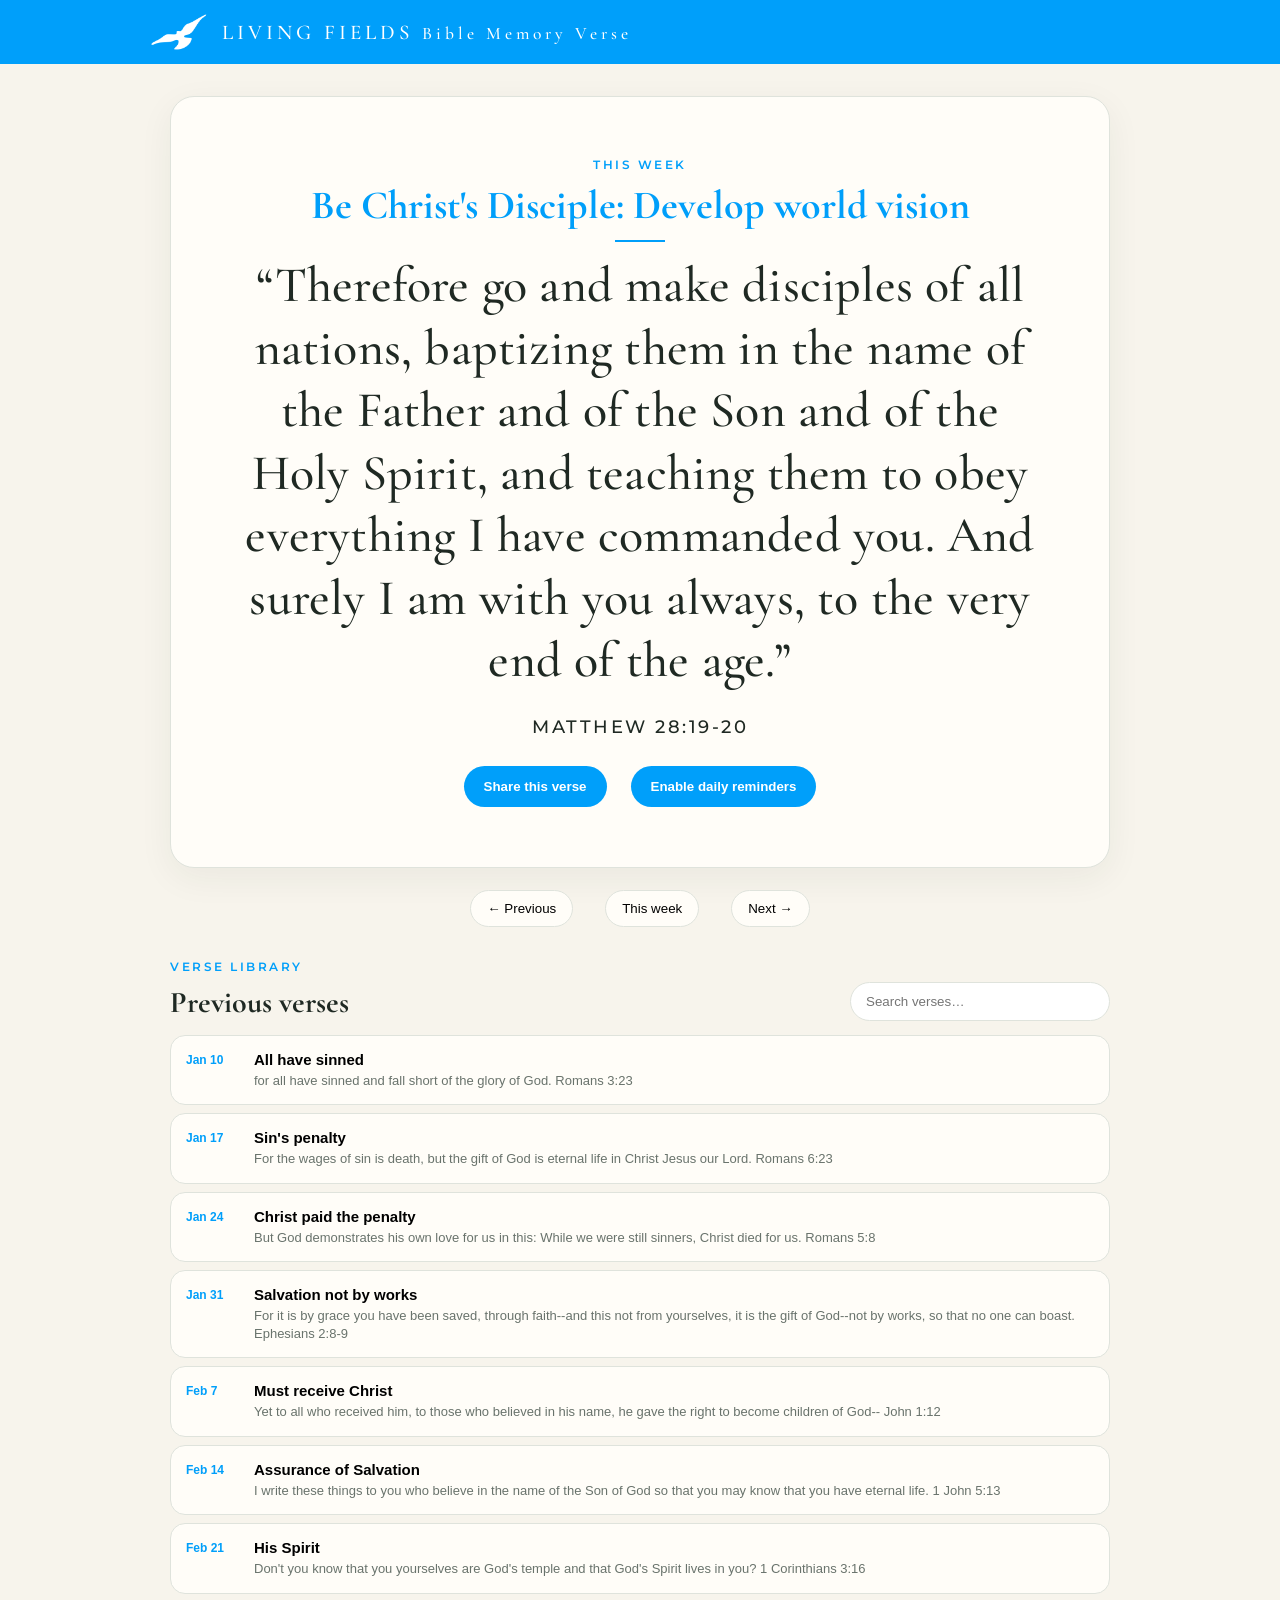
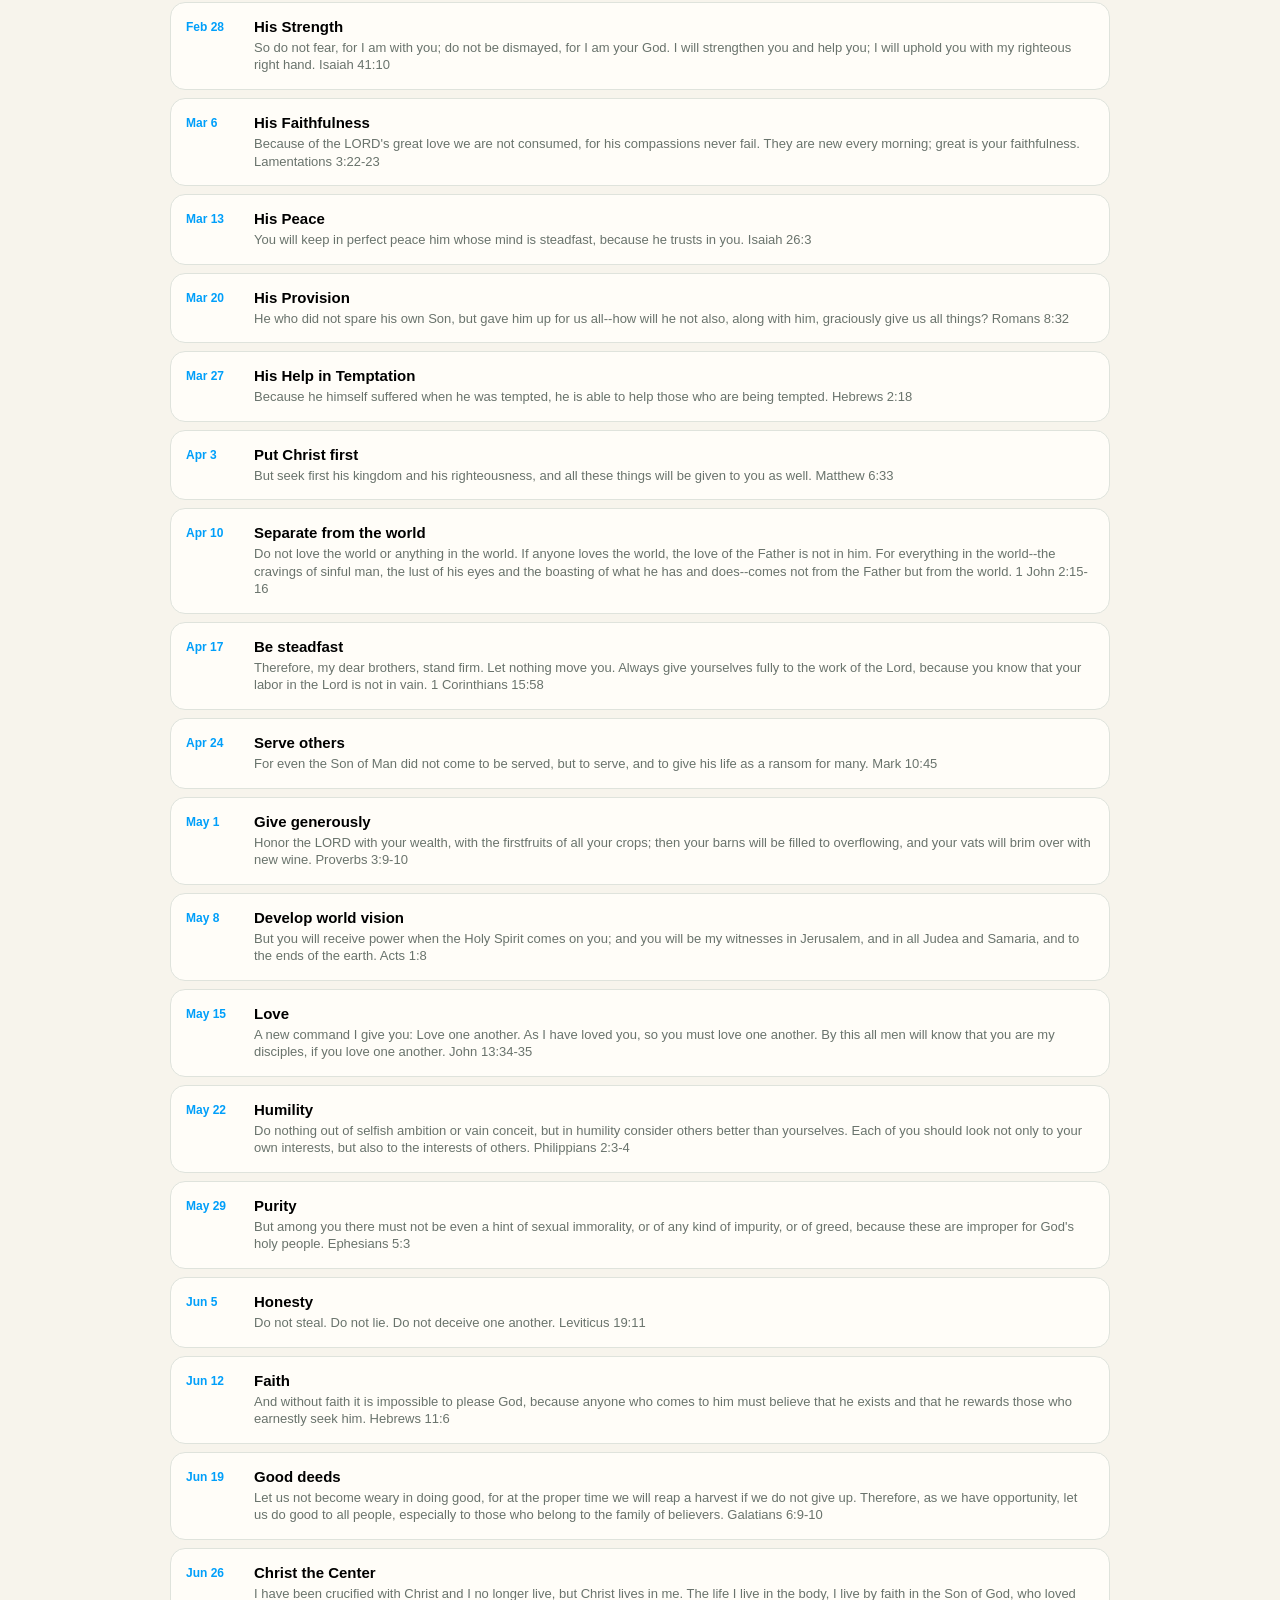
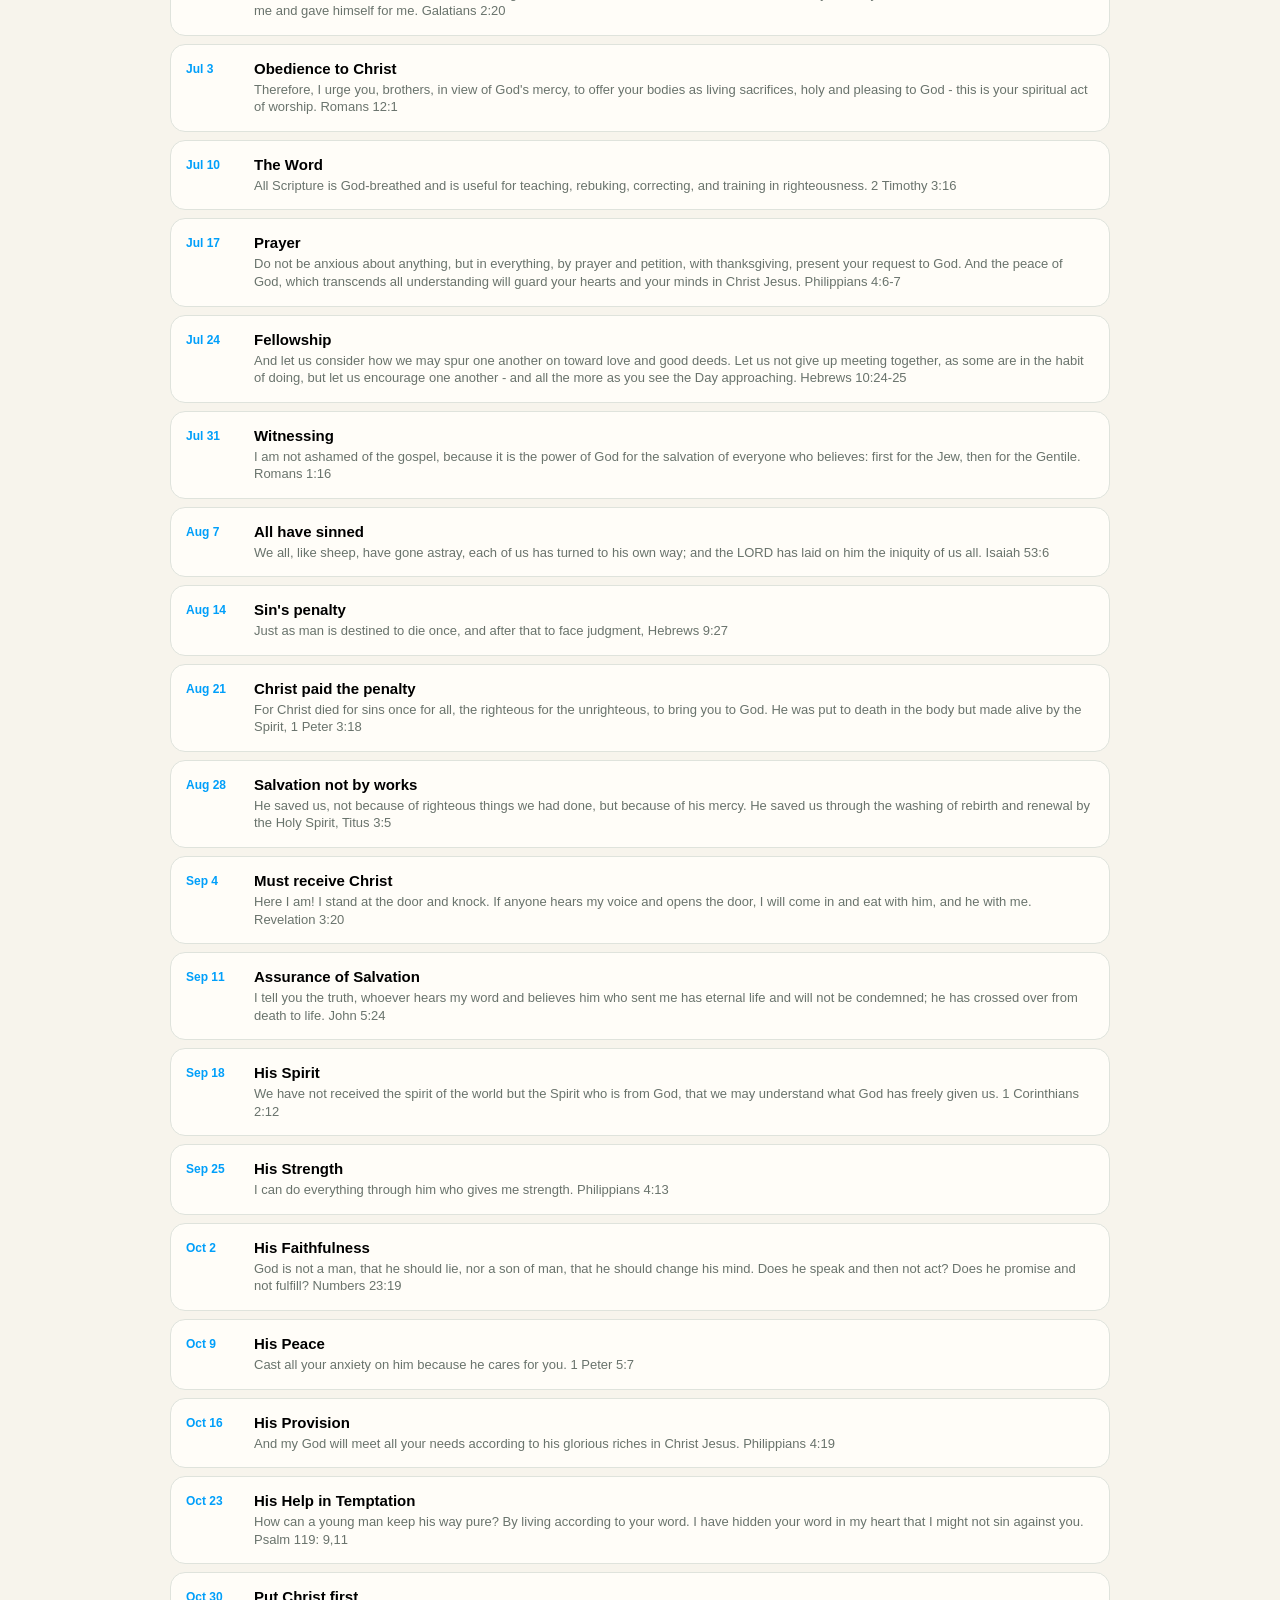
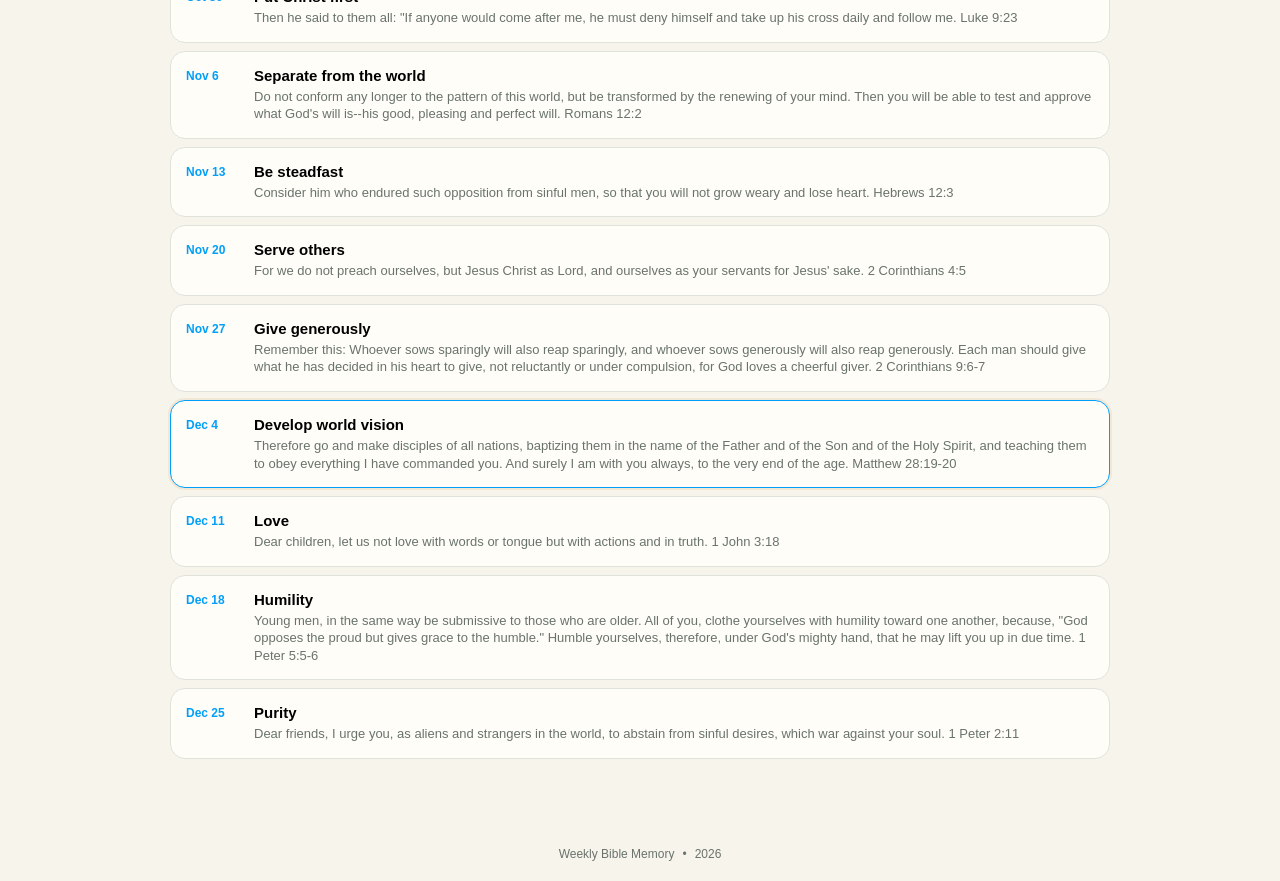
==== index.html @ 94884d92 "Change span class to 'brand-title' for consistency" ====
<!doctype html>
<html lang="en">
<head>
  <meta charset="utf-8">
  <meta name="viewport" content="width=device-width, initial-scale=1, viewport-fit=cover">
  <meta name="theme-color" content="#244a36">
  <meta name="description" content="Living Fields Church weekly Bible memory verses.">
  <link rel="manifest" href="manifest.webmanifest">
  <link rel="stylesheet" href="styles.css?v=2">
  <title>Living Fields Church — Bible Memory</title>
<link href="https://fonts.googleapis.com/css2?family=Cormorant+Garamond:wght@400;500;600&family=Montserrat:wght@400;500;600&display=swap" rel="stylesheet">
</head>
<body>
  <header class="topbar">
<div class="brand">
  <img src="living-fields-logo.png" alt="Living Fields Church" class="logo">
  <div class="church-name">
    <span class="brand-title">LIVING FIELDS</span>
    <small>Bible Memory Verse</small>
  </div>
</div>
    <button id="installBtn" class="install hidden">Install</button>
  </header>
  <main>
    <section class="hero">
      <p class="eyebrow" id="weekLabel">LIVING FIELDS CHURCH · THIS WEEK</p>
      <h1 id="title">Bible Memory Verse</h1>
      <p class="topic" id="topic"></p>
      <blockquote id="verse"></blockquote>
      <p class="reference" id="reference"></p>
     <div class="verse-actions">
  <button id="shareBtn" class="primary">Share this verse</button>
  <button id="reminderBtn" class="primary">Enable daily reminders</button>
</div>
      
    </section>

    <section class="quick">
      <button id="prevBtn">← Previous</button>
      <button id="todayBtn">This week</button>
      <button id="nextBtn">Next →</button>
    </section>

    <section class="history">
      <div class="section-head">
        <div>
          <p class="eyebrow">VERSE LIBRARY</p>
          <h2>Previous verses</h2>
        </div>
        <input id="search" type="search" placeholder="Search verses…" aria-label="Search verses">
      </div>
      <div id="list"></div>
    </section>
  </main>

  <footer>
    <span>Weekly Bible Memory</span>
    <span>•</span>
    <span id="year"></span>
  </footer>

<script src="verses.js"></script>
<script>
const $ = id => document.getElementById(id);
let currentIndex = 0;
let deferredPrompt = null;

function dayOfYear(month, day, year) {
  return Math.floor((new Date(year, month - 1, day) - new Date(year, 0, 0)) / 86400000);
}

function currentIndexForToday() {
  const now = new Date();
  const target = dayOfYear(now.getMonth()+1, now.getDate(), now.getFullYear());
  let best = 0, bestDiff = Infinity;
  VERSES.forEach((v, i) => {
    const d = dayOfYear(v.month, v.day, now.getFullYear());
    let diff = target - d;
    if (diff < 0) diff += 365 + (new Date(now.getFullYear(), 1, 29).getMonth() === 1 ? 1 : 0);
    if (diff < bestDiff) { bestDiff = diff; best = i; }
  });
  return best;
}

function display(i) {
  currentIndex = (i + VERSES.length) % VERSES.length;
  const v = VERSES[currentIndex];
  const now = new Date();
  const date = new Date(now.getFullYear(), v.month - 1, v.day);
  $("weekLabel").textContent = currentIndex === currentIndexForToday() ? "THIS WEEK" : "MEMORY VERSE";
  $("title").textContent = v.title.replace(/^I\.\s+|^II\.\s+|^III\.\s+|^IV\.\s+|^V\.\s+/, "");
  const pieces = v.title.split(":");
  $("topic").textContent = v.title.replace(/^[IVX]+\.\s*/, "").trim();  
  $("verse").textContent = v.verse.replace(/\s+(?:[1-3]\s)?[A-Za-z]+(?:\s+[A-Za-z]+)*\s+\d+(?::\s?\d+(?:-\d+)?)?$/, "");
  $("reference").textContent = referenceFromVerse(v.verse);
  $("shareBtn").onclick = () => shareVerse(v);
  renderList();
  window.scrollTo({top:0, behavior:"smooth"});
}

function referenceFromVerse(verse) {
  const refs = {
    "Matthew 4:19":"Matthew 4:19","Romans 3:23":"Romans 3:23","Romans 6:23":"Romans 6:23",
    "Romans 5:8":"Romans 5:8","Ephesians 2:8-9":"Ephesians 2:8-9","John 1:12":"John 1:12",
    "1 John 5:13":"1 John 5:13","1 Corinthians 3:16":"1 Corinthians 3:16","Isaiah 41:10":"Isaiah 41:10",
    "Lamentations 3:22-23":"Lamentations 3:22-23","Isaiah 26:3":"Isaiah 26:3","Romans 8:32":"Romans 8:32",
    "Hebrews 2:18":"Hebrews 2:18","Matthew 6:33":"Matthew 6:33","1 John 2:15-16":"1 John 2:15-16",
    "1 Corinthians 15:58":"1 Corinthians 15:58","Mark 10:45":"Mark 10:45","Proverbs 3:9-10":"Proverbs 3:9-10",
    "Acts 1:8":"Acts 1:8","John 13:34-35":"John 13:34-35","Philippians 2:3-4":"Philippians 2:3-4",
    "Ephesians 5:3":"Ephesians 5:3","Leviticus 19:11":"Leviticus 19:11","Hebrews 11:6":"Hebrews 11:6",
    "Galatians 6:9-10":"Galatians 6:9-10","Galatians 2:20":"Galatians 2:20","Romans 12:1":"Romans 12:1",
    "2 Timothy 3:16":"2 Timothy 3:16","Philippians 4:6-7":"Philippians 4:6-7","Hebrews 10:24-25":"Hebrews 10:24-25",
    "Romans 1:16":"Romans 1:16","Isaiah 53:6":"Isaiah 53:6","Hebrews 9:27":"Hebrews 9:27",
    "1 Peter 3:18":"1 Peter 3:18","Titus 3:5":"Titus 3:5","Revelation 3:20":"Revelation 3:20",
    "John 5:24":"John 5:24","1 Corinthians 2:12":"1 Corinthians 2:12","Philippians 4:13":"Philippians 4:13",
    "Numbers 23:19":"Numbers 23:19","1 Peter 5:7":"1 Peter 5:7","Philippians 4:19":"Philippians 4:19",
    "Psalm 119: 9,11":"Psalm 119:9, 11","Luke 9:23":"Luke 9:23","Romans 12:2":"Romans 12:2",
    "Hebrews 12:3":"Hebrews 12:3","2 Corinthians 4:5":"2 Corinthians 4:5","2 Corinthians 9:6-7":"2 Corinthians 9:6-7",
    "Matthew 28:19-20":"Matthew 28:19-20","1 John 3:18":"1 John 3:18","1 Peter 5:5-6":"1 Peter 5:5-6",
    "1 Peter 2:11":"1 Peter 2:11"
  };
  const found = Object.keys(refs).find(r => verse.includes(r));
  return found ? refs[found] : "";
}

function renderList() {
  const q = $("search").value.toLowerCase().trim();
  $("list").innerHTML = VERSES.map((v,i) => ({v,i}))
    .filter(x => !q || JSON.stringify(x.v).toLowerCase().includes(q))
    .map(({v,i}) => {
      const active = i === currentIndex ? " active" : "";
      const date = new Date(2026, v.month-1, v.day).toLocaleDateString(undefined,{month:"short",day:"numeric"});
      return `<button class="verse-row${active}" onclick="display(${i})">
        <span class="date">${date}</span>
        <span class="row-main"><strong>${escapeHtml(v.title.split(":").pop().trim())}</strong><small>${escapeHtml(v.verse)}</small></span>
      </button>`;
    }).join("");
}

function escapeHtml(s) {
  return s.replace(/[&<>"']/g, c => ({'&':'&amp;','<':'&lt;','>':'&gt;','"':'&quot;',"'":'&#039;'}[c]));
}

async function shareVerse(v) {
  const text = `${v.verse}\n${referenceFromVerse(v.verse)}`;
  if (navigator.share) {
    await navigator.share({title:"Bible Memory Verse", text});
  } else {
    await navigator.clipboard.writeText(text);
    const old = $("shareBtn").textContent;
    $("shareBtn").textContent = "Copied!";
    setTimeout(() => $("shareBtn").textContent = old, 1400);
  }
}

$("prevBtn").onclick = () => display(currentIndex - 1);
$("nextBtn").onclick = () => display(currentIndex + 1);

  $("reminderBtn").onclick = async () => {
  try {
    if (!("serviceWorker" in navigator) || !("PushManager" in window)) {
      alert("Push notifications are not supported in this browser.");
      return;
    }

    const permission = await Notification.requestPermission();

    if (permission !== "granted") {
      alert("Notifications were not enabled.");
      return;
    }

    const registration = await navigator.serviceWorker.ready;

    const keyResponse = await fetch(
  "https://living-fields-reminders-app.livingfields.workers.dev/vapid-public-key"
);

    const { publicKey } = await keyResponse.json();

    const applicationServerKey = urlBase64ToUint8Array(publicKey);

    let subscription =
      await registration.pushManager.getSubscription();

    if (!subscription) {
      subscription = await registration.pushManager.subscribe({
        userVisibleOnly: true,
        applicationServerKey
      });
    }

    const saveResponse = await fetch(
      "https://living-fields-reminders-app.livingfields.workers.dev/subscribe",
      {
        method: "POST",
        headers: {
          "Content-Type": "application/json"
        },
        body: JSON.stringify(subscription)
      }
    );

    const result = await saveResponse.json();

    if (!result.ok) {
      throw new Error(result.error || "Could not save subscription.");
    }

    $("reminderBtn").textContent = "Daily reminders enabled ✓";
    $("reminderBtn").disabled = true;

  } catch (error) {
    console.error(error);
alert("Reminder error: " + error.message);
  }
};

function urlBase64ToUint8Array(base64String) {
  const padding = "=".repeat(
    (4 - (base64String.length % 4)) % 4
  );

  const base64 = (base64String + padding)
    .replace(/-/g, "+")
    .replace(/_/g, "/");

  const rawData = atob(base64);

  return Uint8Array.from(
    [...rawData].map(character => character.charCodeAt(0))
  );
}
  
$("todayBtn").onclick = () => display(currentIndexForToday());
$("search").oninput = renderList;
$("year").textContent = new Date().getFullYear();

window.addEventListener("beforeinstallprompt", e => {
  e.preventDefault(); deferredPrompt = e; $("installBtn").classList.remove("hidden");
});
$("installBtn").onclick = async () => {
  if (!deferredPrompt) return;
  deferredPrompt.prompt();
  deferredPrompt = null;
  $("installBtn").classList.add("hidden");
};

display(currentIndexForToday());

if ("serviceWorker" in navigator) {
  navigator.serviceWorker.register("sw.js");
}
</script>
</body>
</html>
---- styles.css ----
:root{
  --green:#009FFA; --cream:#f7f4ec; --paper:#fffdf8; --ink:#1f2923;
  --muted:#69736c; --line:#dfe3dc; --gold:#009FFA;
}
*{box-sizing:border-box}
body{margin:0;background:var(--cream);color:var(--ink);font-family:ui-sans-serif,-apple-system,BlinkMacSystemFont,"Segoe UI",sans-serif}
.topbar{height:64px;background:var(--green);color:white;display:flex;align-items:center;justify-content:space-between;padding:0 max(20px,calc((100vw - 980px)/2))}
.brand{display:flex;align-items:center;height:64px;gap:14px}.logo{height:58px;width:auto;display:block}
.church-name{
  font-family:'Cormorant Garamond',serif;
  font-size:21px;
  font-weight:500;
  letter-spacing:4px;
  color:#fff;
  white-space:nowrap;
}
.install{border:1px solid rgba(255,255,255,.5);background:transparent;color:white;border-radius:999px;padding:8px 14px}
.hidden{display:none}
main{max-width:980px;margin:auto;padding:32px 20px 60px}
.hero{background:var(--paper);border:1px solid var(--line);border-radius:24px;padding:clamp(28px,6vw,60px);text-align:center;box-shadow:0 10px 35px rgba(30,45,35,.06)}
.eyebrow{
  font-family:'Montserrat',sans-serif;
  font-size:12px;
  font-weight:600;
  letter-spacing:2.5px;
  text-transform:uppercase;
  color:var(--green);
  margin:0 0 10px;
}
h1{font-family:Georgia,serif;font-size:clamp(30px,5vw,54px);margin:0 0 8px;color:var(--green)}
.topic{
  font-family:'Cormorant Garamond',serif;
  font-size:40px;
  font-weight:700;
  letter-spacing:0px;
  line-height:1.15;
  color:var(--green);
  margin:0;
}

.topic::after{
  content:"";
  display:block;
  width:50px;
  height:2px;
  background:var(--green);
  margin:12px auto 12px;
}
.reference{
  font-family:'Montserrat',sans-serif;
  font-size:18px !important;
  font-weight:700;
  letter-spacing:3px;
  color:#1f2923;
  margin:0 0 28px;
}
#title{display:none}
blockquote{
  font-family:'Cormorant Garamond',serif;
  font-size:clamp(32px,4.5vw,50px);
  font-weight:500;
  line-height:1.25;
  letter-spacing:.2px;
  margin:0 auto 24px;
  max-width:820px;
}
blockquote::before{
  content:"“";
}

blockquote::after{
  content:"”";
}
.reference{
  font-family:'Montserrat',sans-serif;
  font-size:12px;
  font-weight:500;
  letter-spacing:2.5px;
  text-transform:uppercase;
  color:#1f2923;
  margin-bottom:28px;
}
.primary{background:var(--green);color:white;border:0;border-radius:999px;padding:13px 20px;font-weight:800;cursor:pointer}

.verse-actions{
  display:flex;
  justify-content:center;
  gap:24px;
  margin-top:8px;
}

.quick{display:flex;gap:32px;justify-content:center;padding:22px 0}
.quick{display:flex;gap:32px;justify-content:center;padding:22px 0}
.quick button{background:var(--paper);border:1px solid var(--line);border-radius:999px;padding:10px 16px;cursor:pointer}
.history{margin-top:10px}
.section-head{display:flex;gap:20px;align-items:end;justify-content:space-between;margin-bottom:14px}
h2{font-family:'Cormorant Garamond',serif;font-size:30px;margin:0}
input{width:min(260px,45vw);border:1px solid var(--line);border-radius:999px;padding:11px 15px;background:white}
.verse-row{width:100%;display:flex;gap:16px;text-align:left;background:var(--paper);border:1px solid var(--line);border-radius:15px;padding:15px;margin:8px 0;cursor:pointer}
.verse-row.active{border-color:var(--gold);box-shadow:0 0 0 2px rgba(185,139,69,.12)}
.date{font-size:12px;font-weight:800;color:var(--gold);min-width:52px;padding-top:2px}
.row-main{display:grid;gap:4px}
.row-main strong{font-size:15px}
.row-main small{color:var(--muted);font-size:13px;line-height:1.35}
footer{max-width:980px;margin:auto;padding:20px;color:var(--muted);display:flex;gap:8px;justify-content:center;font-size:12px}
@media(max-width:600px){
  main{padding:16px 14px 40px}.section-head{align-items:stretch;flex-direction:column}
  input{width:100%}.quick{gap:20px}.quick button{flex:1;padding:10px 8px}.hero{border-radius:18px}

  .verse-actions{
    flex-direction:column;
    align-items:center;
    gap:16px;
  }
}
}
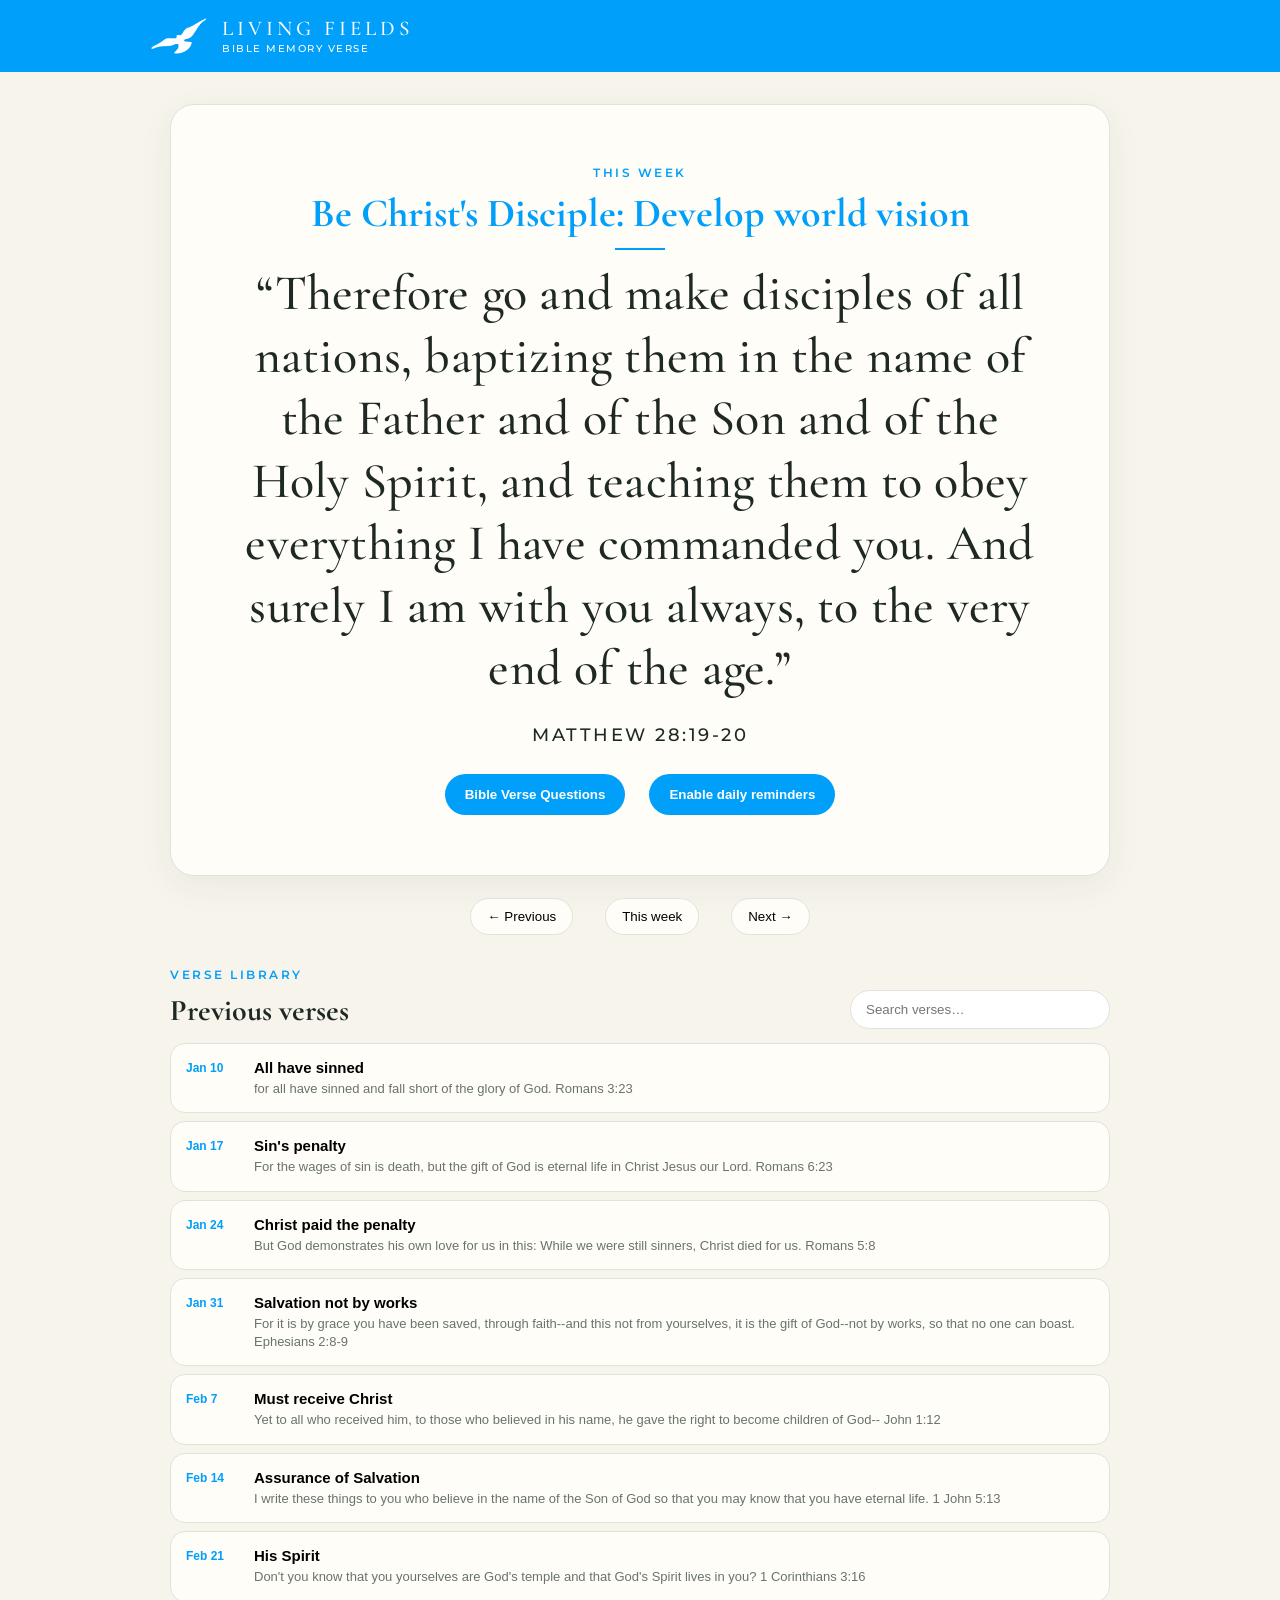
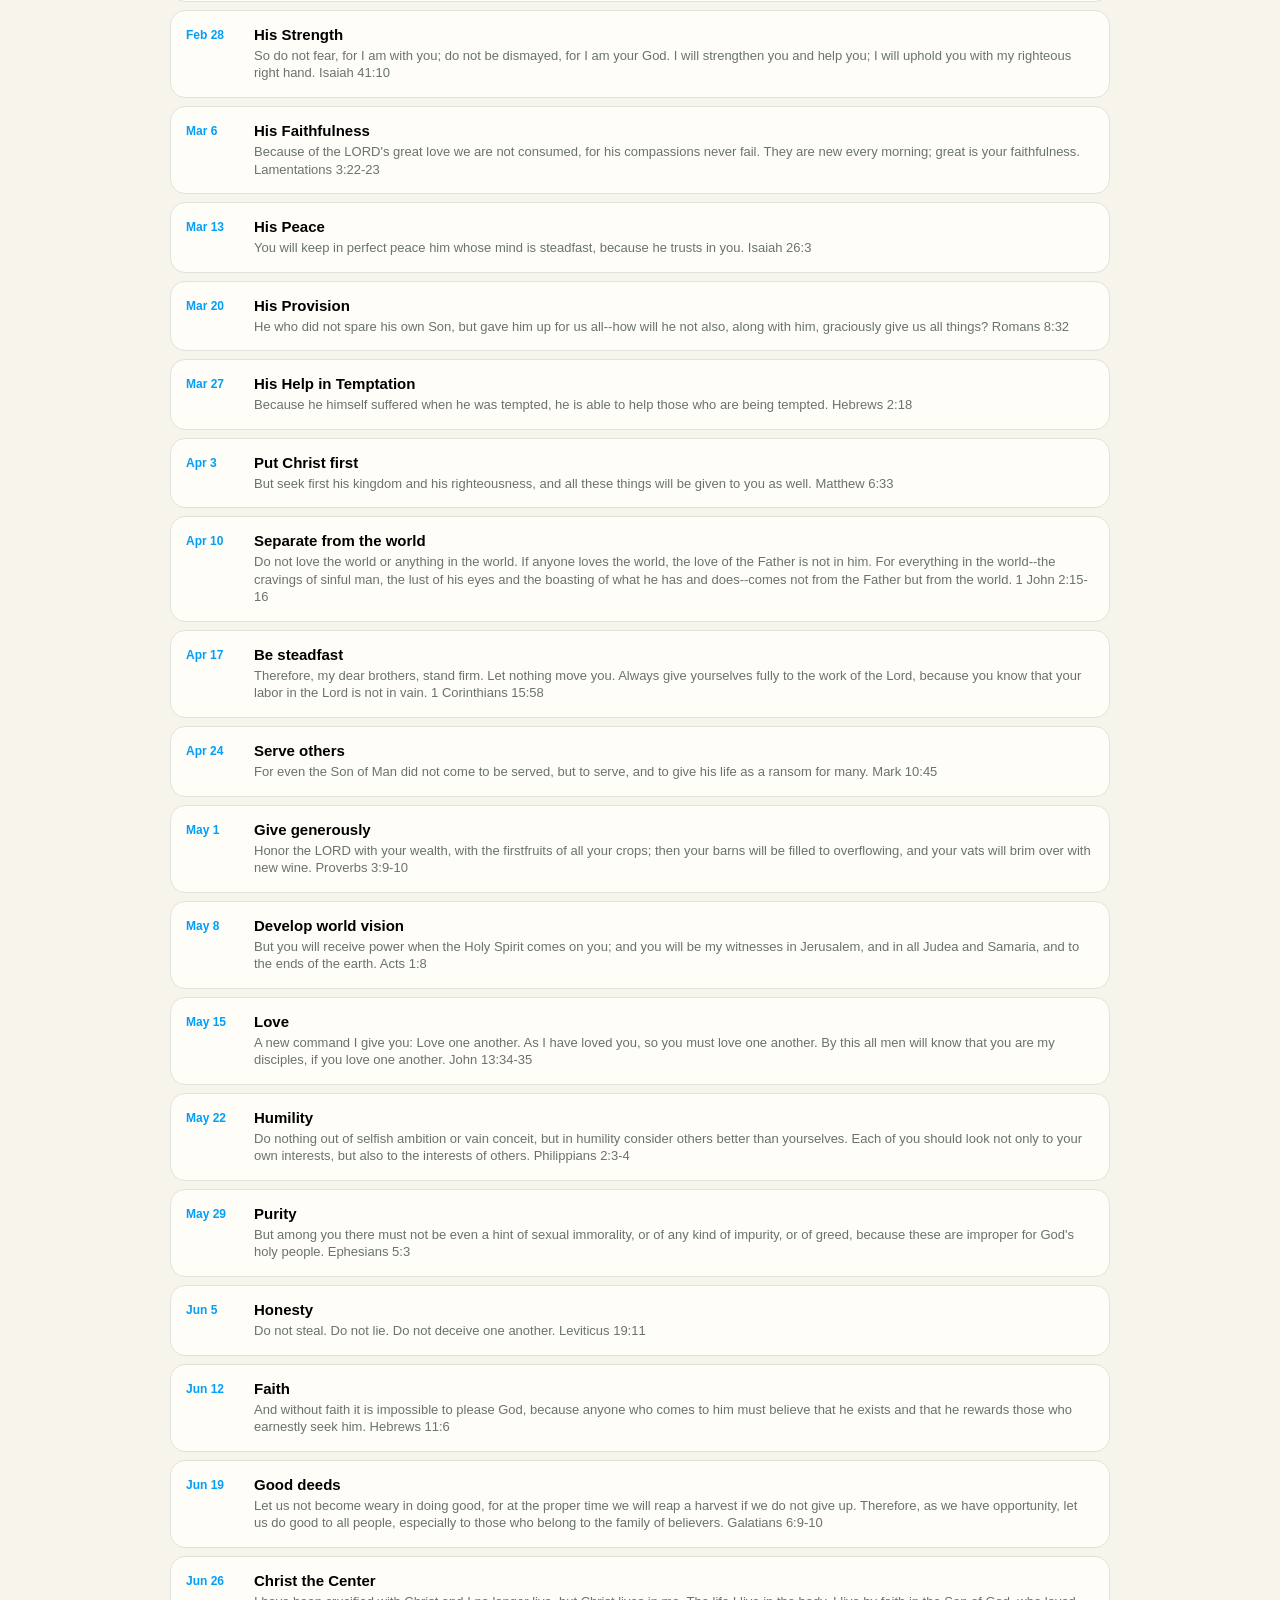
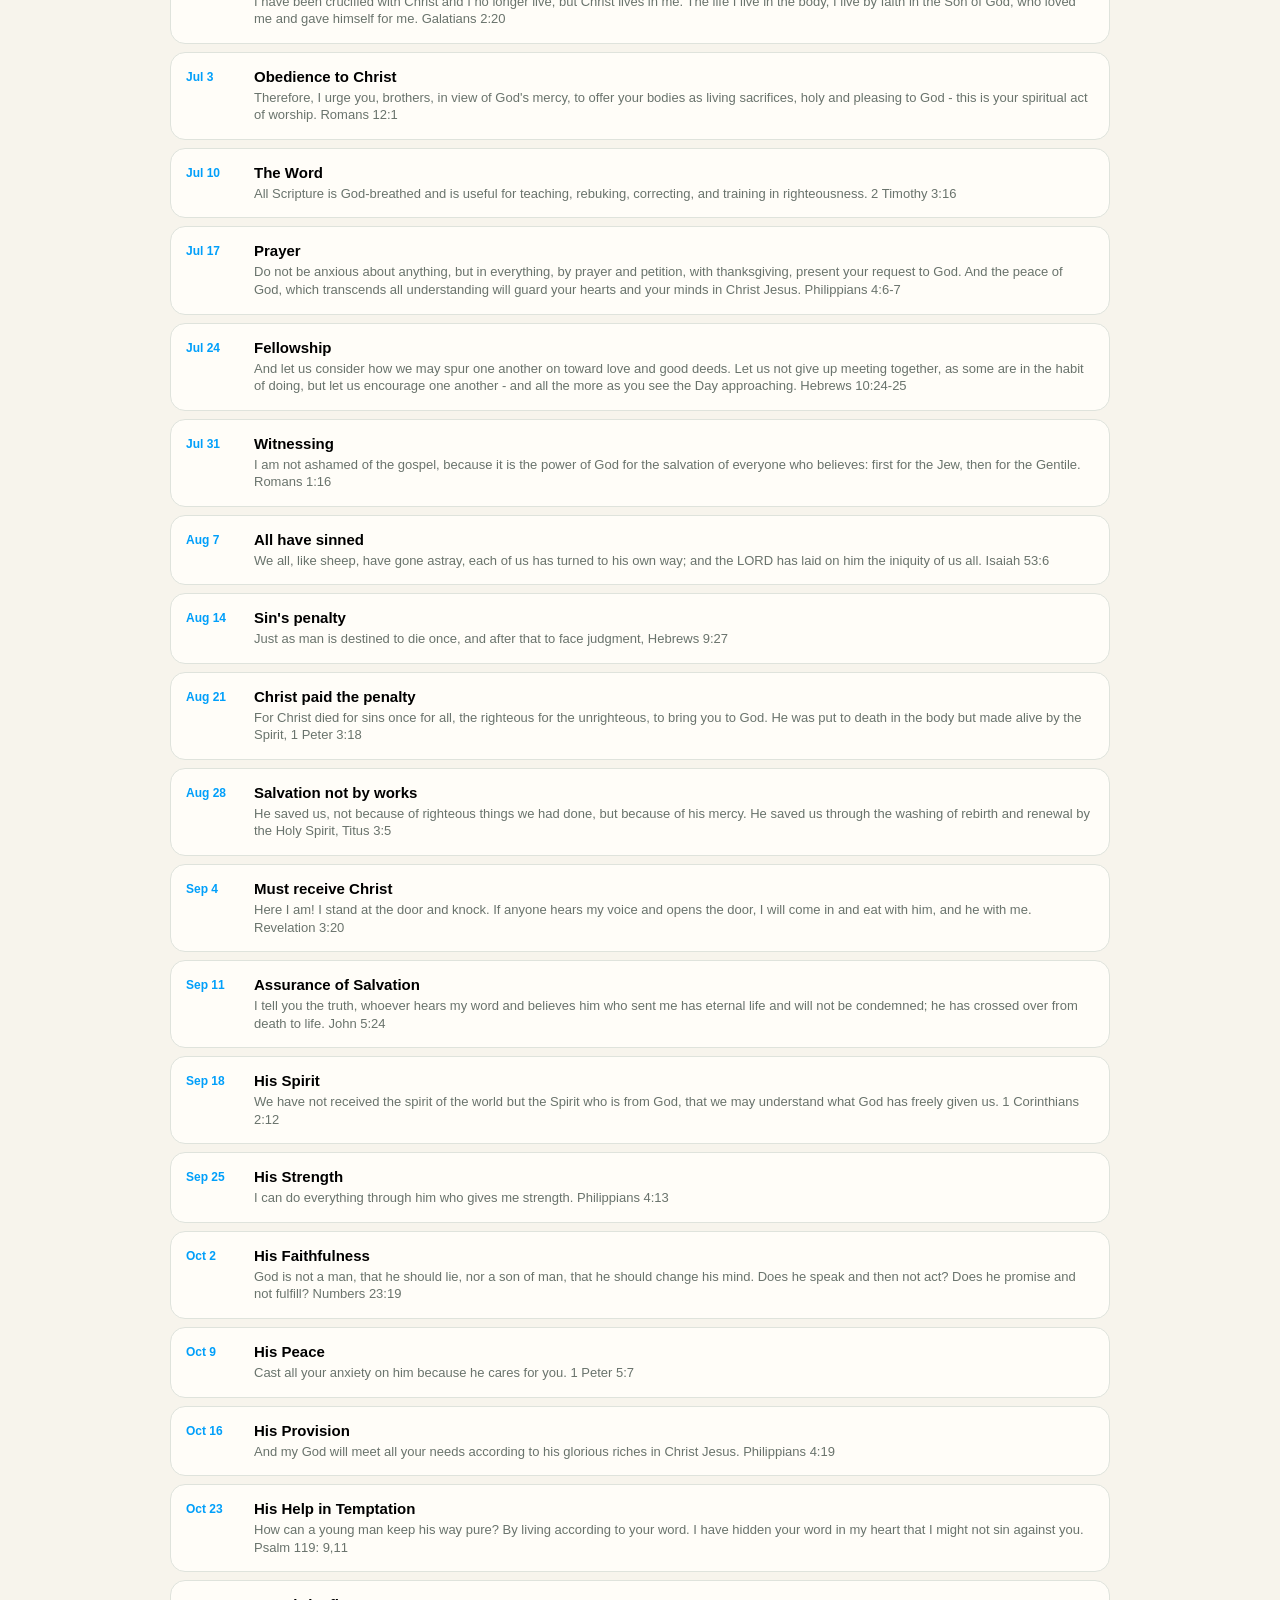
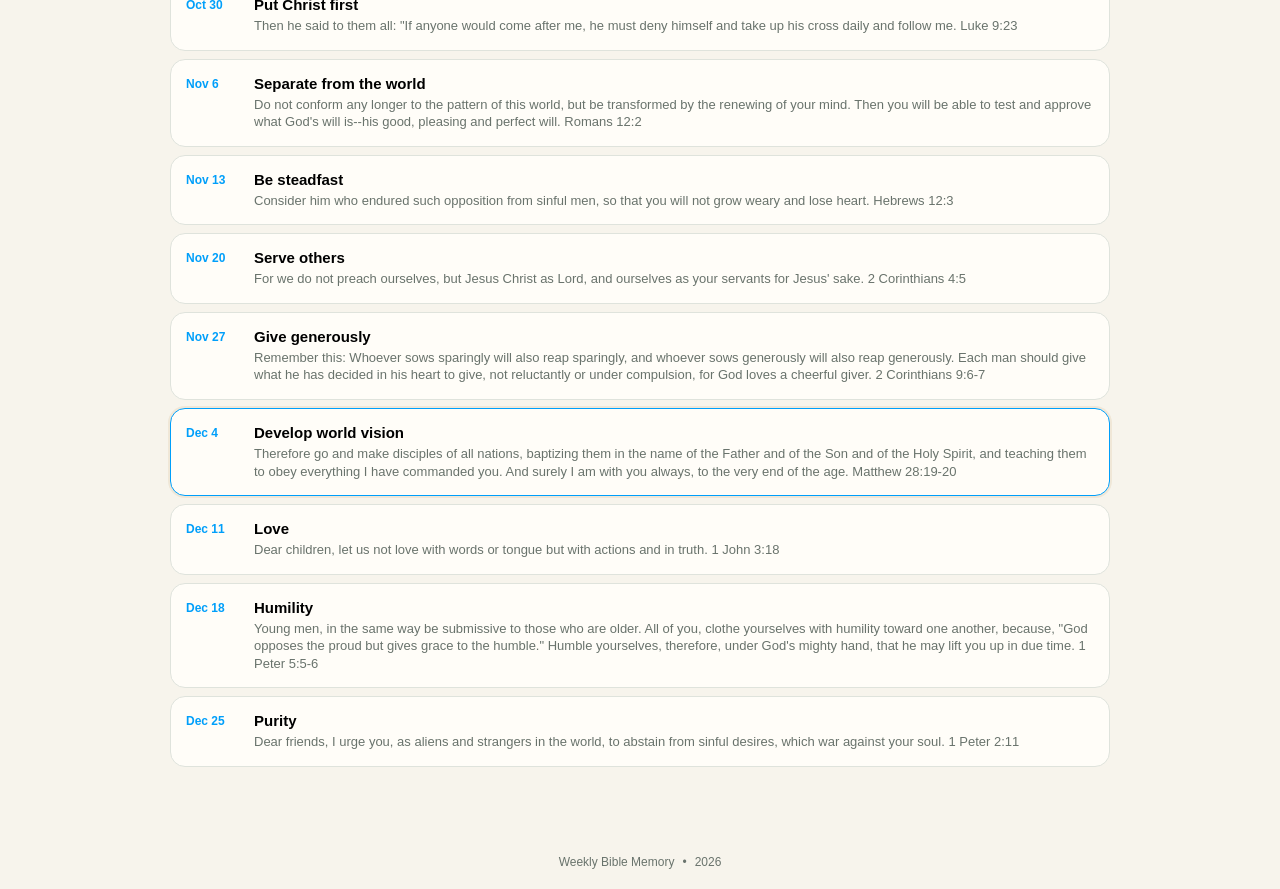
==== commit 067ba0cc: "Replace share button with questions button Replaced the share button with a questions button and upd" ====
--- a/index.html
+++ b/index.html
@@ -29,7 +29,7 @@
       <blockquote id="verse"></blockquote>
       <p class="reference" id="reference"></p>
      <div class="verse-actions">
-  <button id="shareBtn" class="primary">Share this verse</button>
+  <button id="questionsBtn" class="primary">Bible Verse Questions</button>
   <button id="reminderBtn" class="primary">Enable daily reminders</button>
 </div>
       
@@ -93,7 +93,7 @@
   $("topic").textContent = v.title.replace(/^[IVX]+\.\s*/, "").trim();  
   $("verse").textContent = v.verse.replace(/\s+(?:[1-3]\s)?[A-Za-z]+(?:\s+[A-Za-z]+)*\s+\d+(?::\s?\d+(?:-\d+)?)?$/, "");
   $("reference").textContent = referenceFromVerse(v.verse);
-  $("shareBtn").onclick = () => shareVerse(v);
+  $("questionsBtn").onclick = () => showQuestions(v);
   renderList();
   window.scrollTo({top:0, behavior:"smooth"});
 }
@@ -147,10 +147,16 @@
     await navigator.share({title:"Bible Memory Verse", text});
   } else {
     await navigator.clipboard.writeText(text);
-    const old = $("shareBtn").textContent;
-    $("shareBtn").textContent = "Copied!";
-    setTimeout(() => $("shareBtn").textContent = old, 1400);
   }
+}
+
+function showQuestions(v) {
+  const questions = v.questions || [];
+
+  alert(
+    "Bible Verse Questions\n\n" +
+    questions.map((q, i) => `${i + 1}. ${q}`).join("\n\n")
+  );
 }
 
 $("prevBtn").onclick = () => display(currentIndex - 1);
--- a/styles.css
+++ b/styles.css
@@ -5,15 +5,30 @@
 }
 *{box-sizing:border-box}
 body{margin:0;background:var(--cream);color:var(--ink);font-family:ui-sans-serif,-apple-system,BlinkMacSystemFont,"Segoe UI",sans-serif}
-.topbar{height:64px;background:var(--green);color:white;display:flex;align-items:center;justify-content:space-between;padding:0 max(20px,calc((100vw - 980px)/2))}
+.topbar{height:72px;background:var(--green);color:white;display:flex;align-items:center;justify-content:space-between;padding:0 max(20px,calc((100vw - 980px)/2))}
 .brand{display:flex;align-items:center;height:64px;gap:14px}.logo{height:58px;width:auto;display:block}
 .church-name{
+  display:flex;
+  flex-direction:column;
+  color:#fff;
+  line-height:1.05;
+  white-space:normal;
+}
+
+.brand-title{
   font-family:'Cormorant Garamond',serif;
   font-size:21px;
   font-weight:500;
   letter-spacing:4px;
-  color:#fff;
-  white-space:nowrap;
+}
+
+.church-name small{
+  font-family:'Montserrat',sans-serif;
+  font-size:10px;
+  font-weight:500;
+  letter-spacing:1.5px;
+  text-transform:uppercase;
+  margin-top:4px;
 }
 .install{border:1px solid rgba(255,255,255,.5);background:transparent;color:white;border-radius:999px;padding:8px 14px}
 .hidden{display:none}
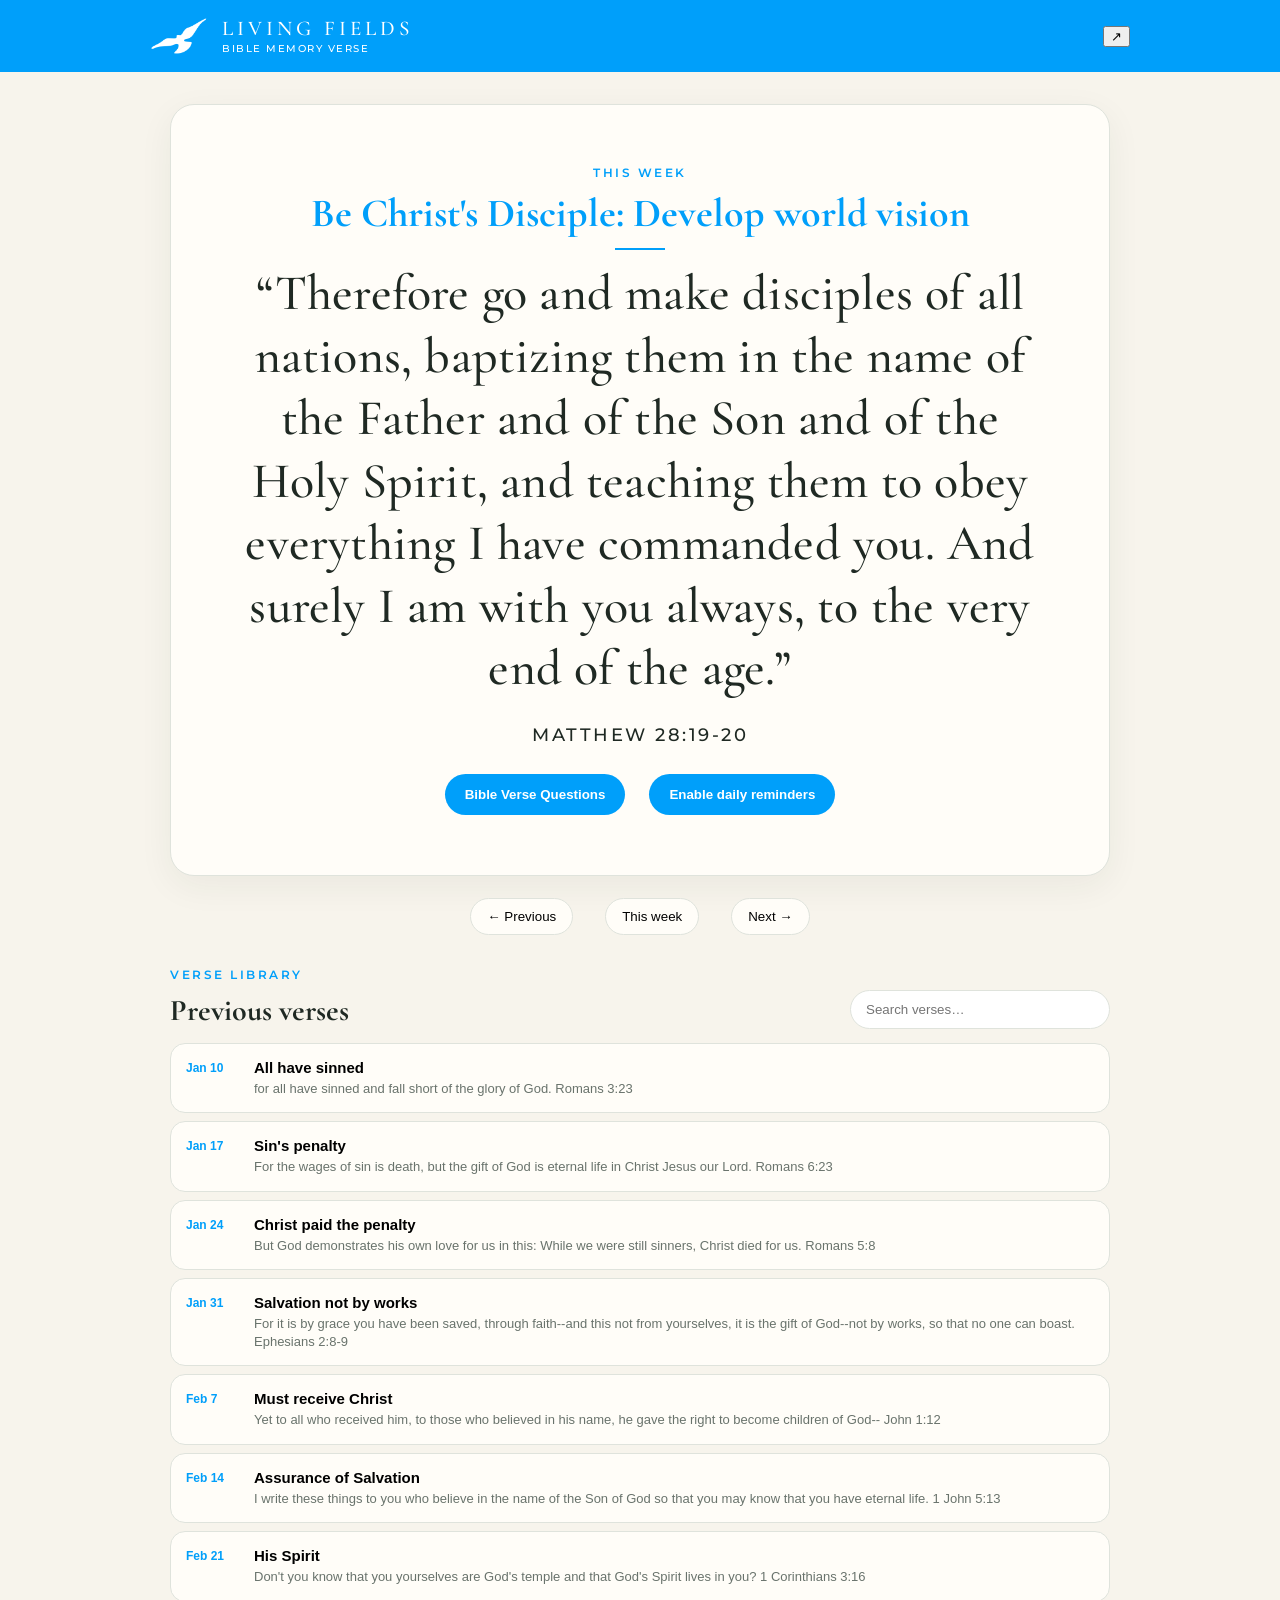
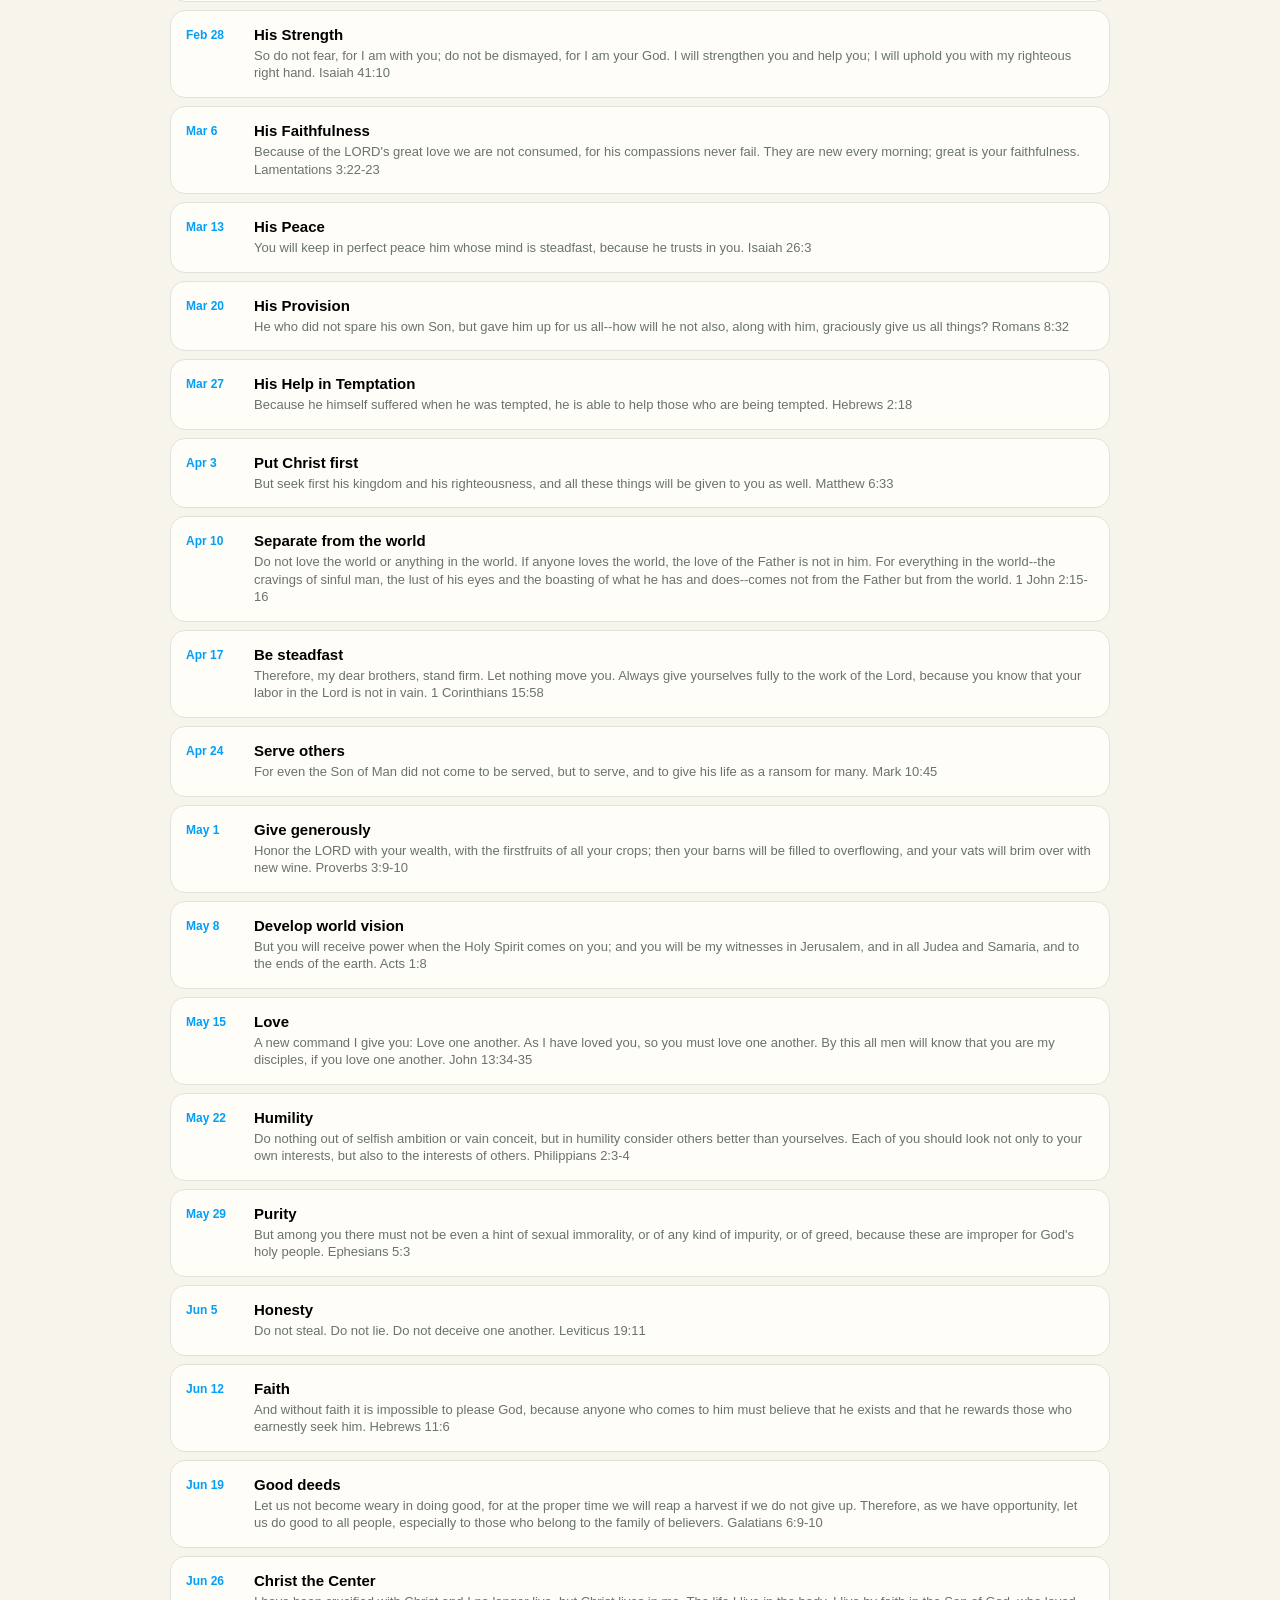
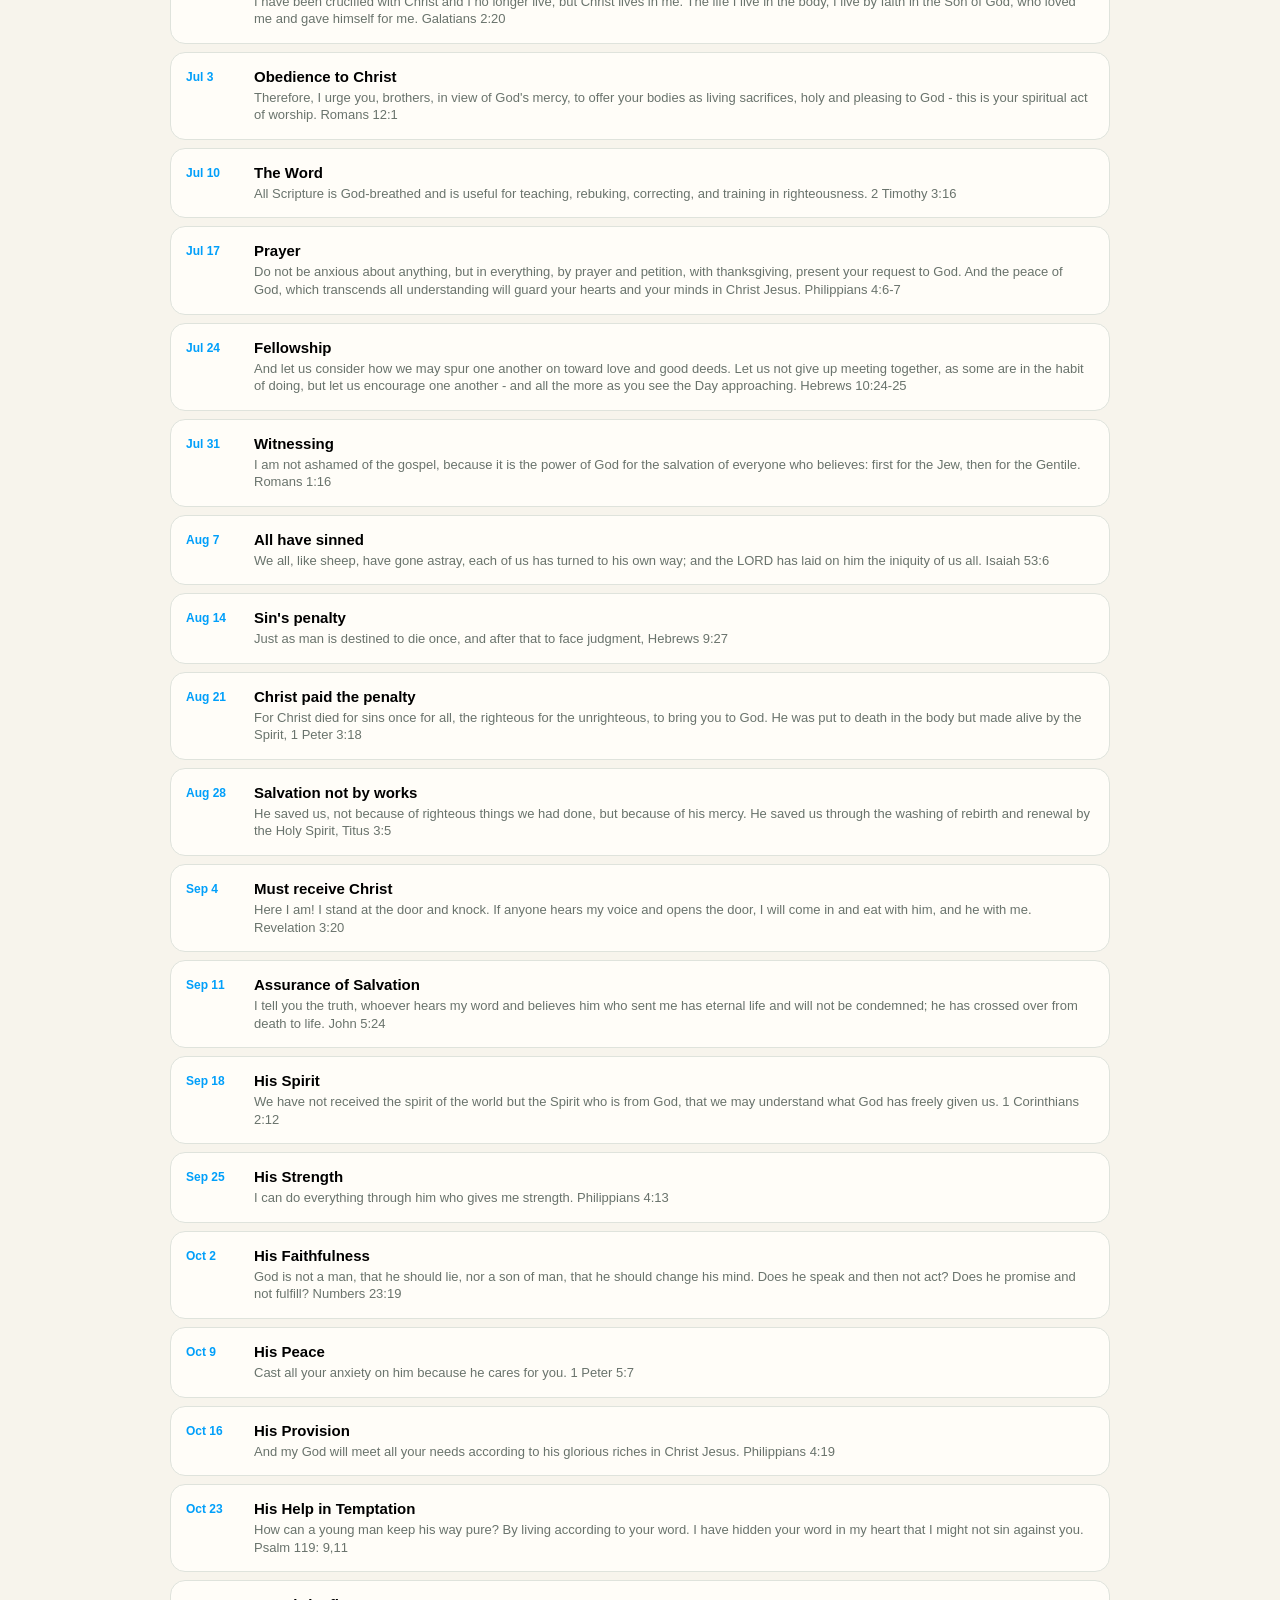
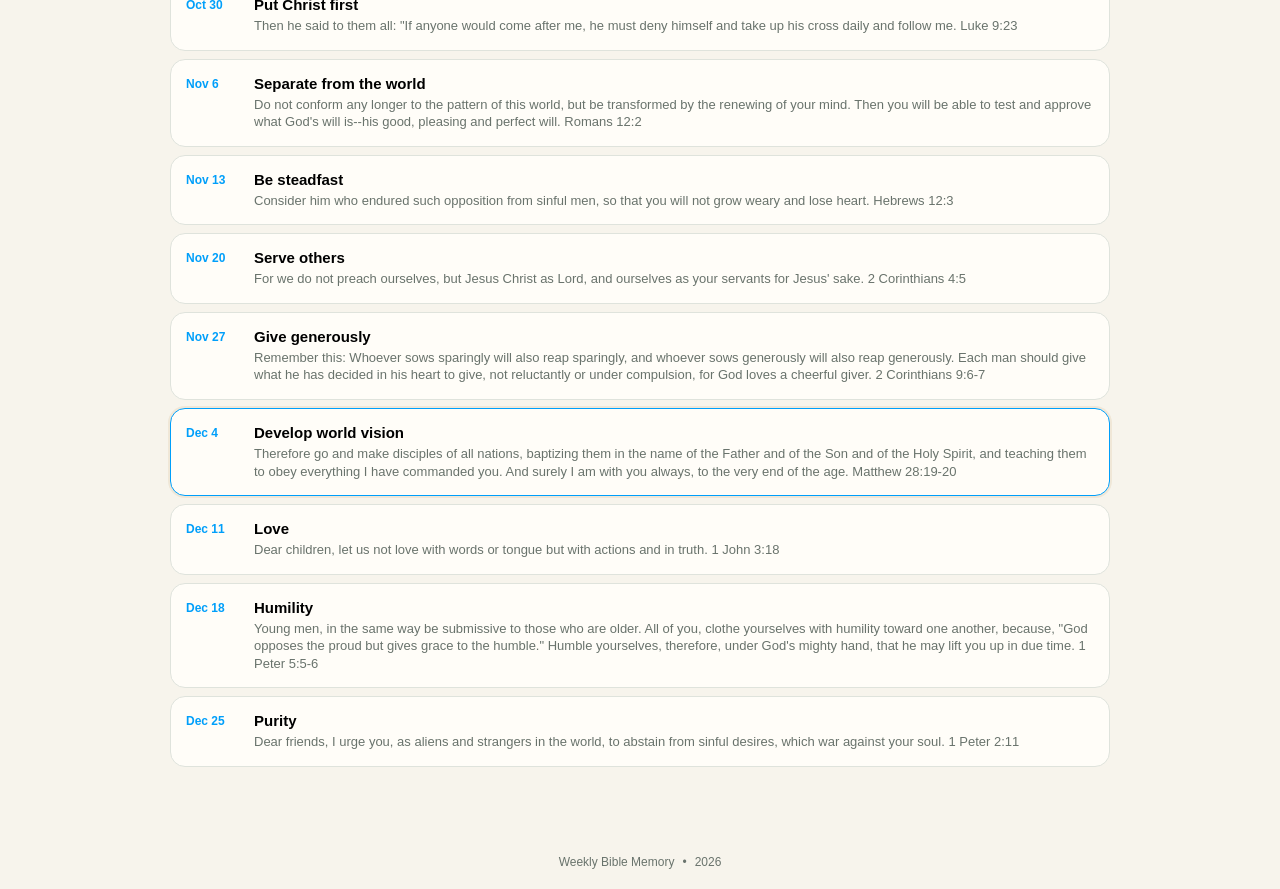
==== commit 4c1f346b: "Refactor header section in index.html" ====
--- a/index.html
+++ b/index.html
@@ -11,17 +11,23 @@
 <link href="https://fonts.googleapis.com/css2?family=Cormorant+Garamond:wght@400;500;600&family=Montserrat:wght@400;500;600&display=swap" rel="stylesheet">
 </head>
 <body>
-  <header class="topbar">
-<div class="brand">
-  <img src="living-fields-logo.png" alt="Living Fields Church" class="logo">
-  <div class="church-name">
-    <span class="brand-title">LIVING FIELDS</span>
-    <small>Bible Memory Verse</small>
+<header class="topbar">
+  <div class="brand">
+    <img src="living-fields-logo.png" alt="Living Fields Church" class="logo">
+    <div class="church-name">
+      <span class="brand-title">LIVING FIELDS</span>
+      <small>Bible Memory Verse</small>
+    </div>
   </div>
-</div>
-    <button id="installBtn" class="install hidden">Install</button>
-  </header>
-  <main>
+
+  <button id="shareAppBtn" class="share-icon" aria-label="Share app">
+    ↗
+  </button>
+
+  <button id="installBtn" class="install hidden">Install</button>
+</header>
+
+<main>
     <section class="hero">
       <p class="eyebrow" id="weekLabel">LIVING FIELDS CHURCH · THIS WEEK</p>
       <h1 id="title">Bible Memory Verse</h1>
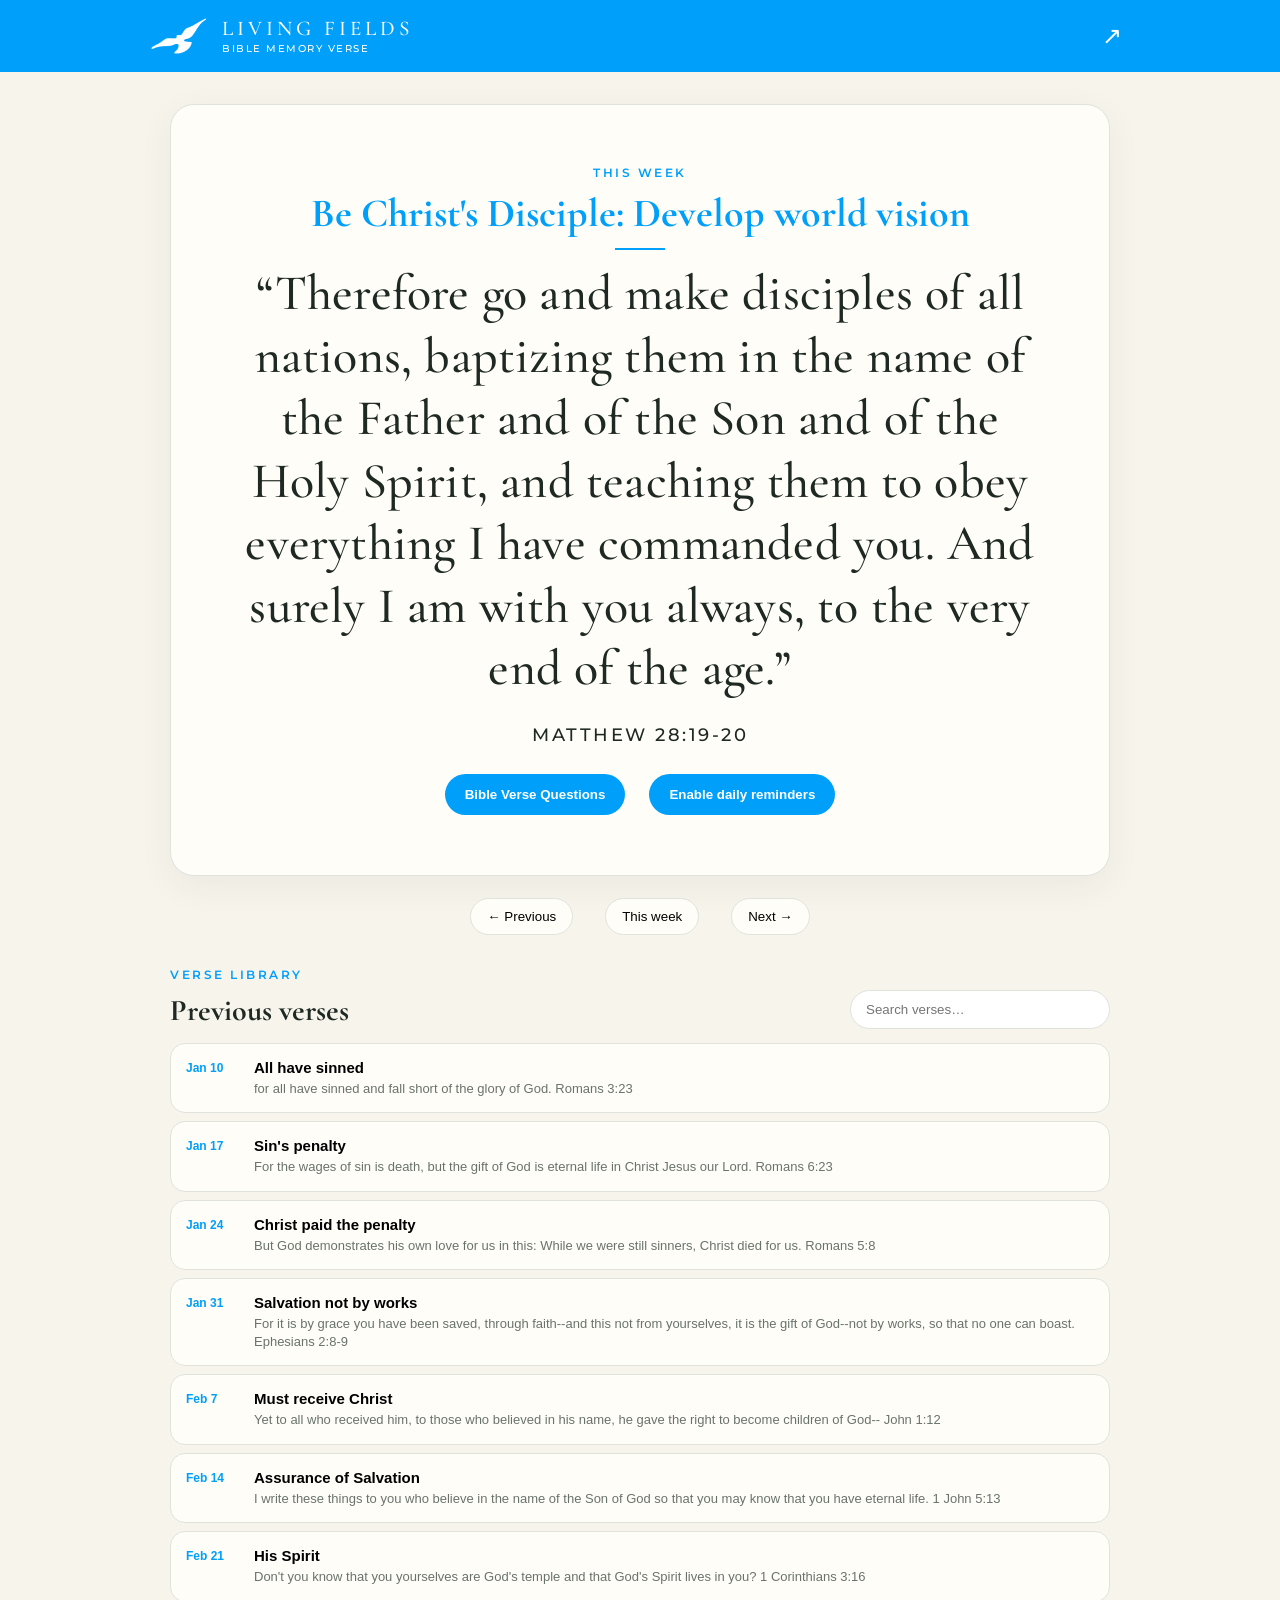
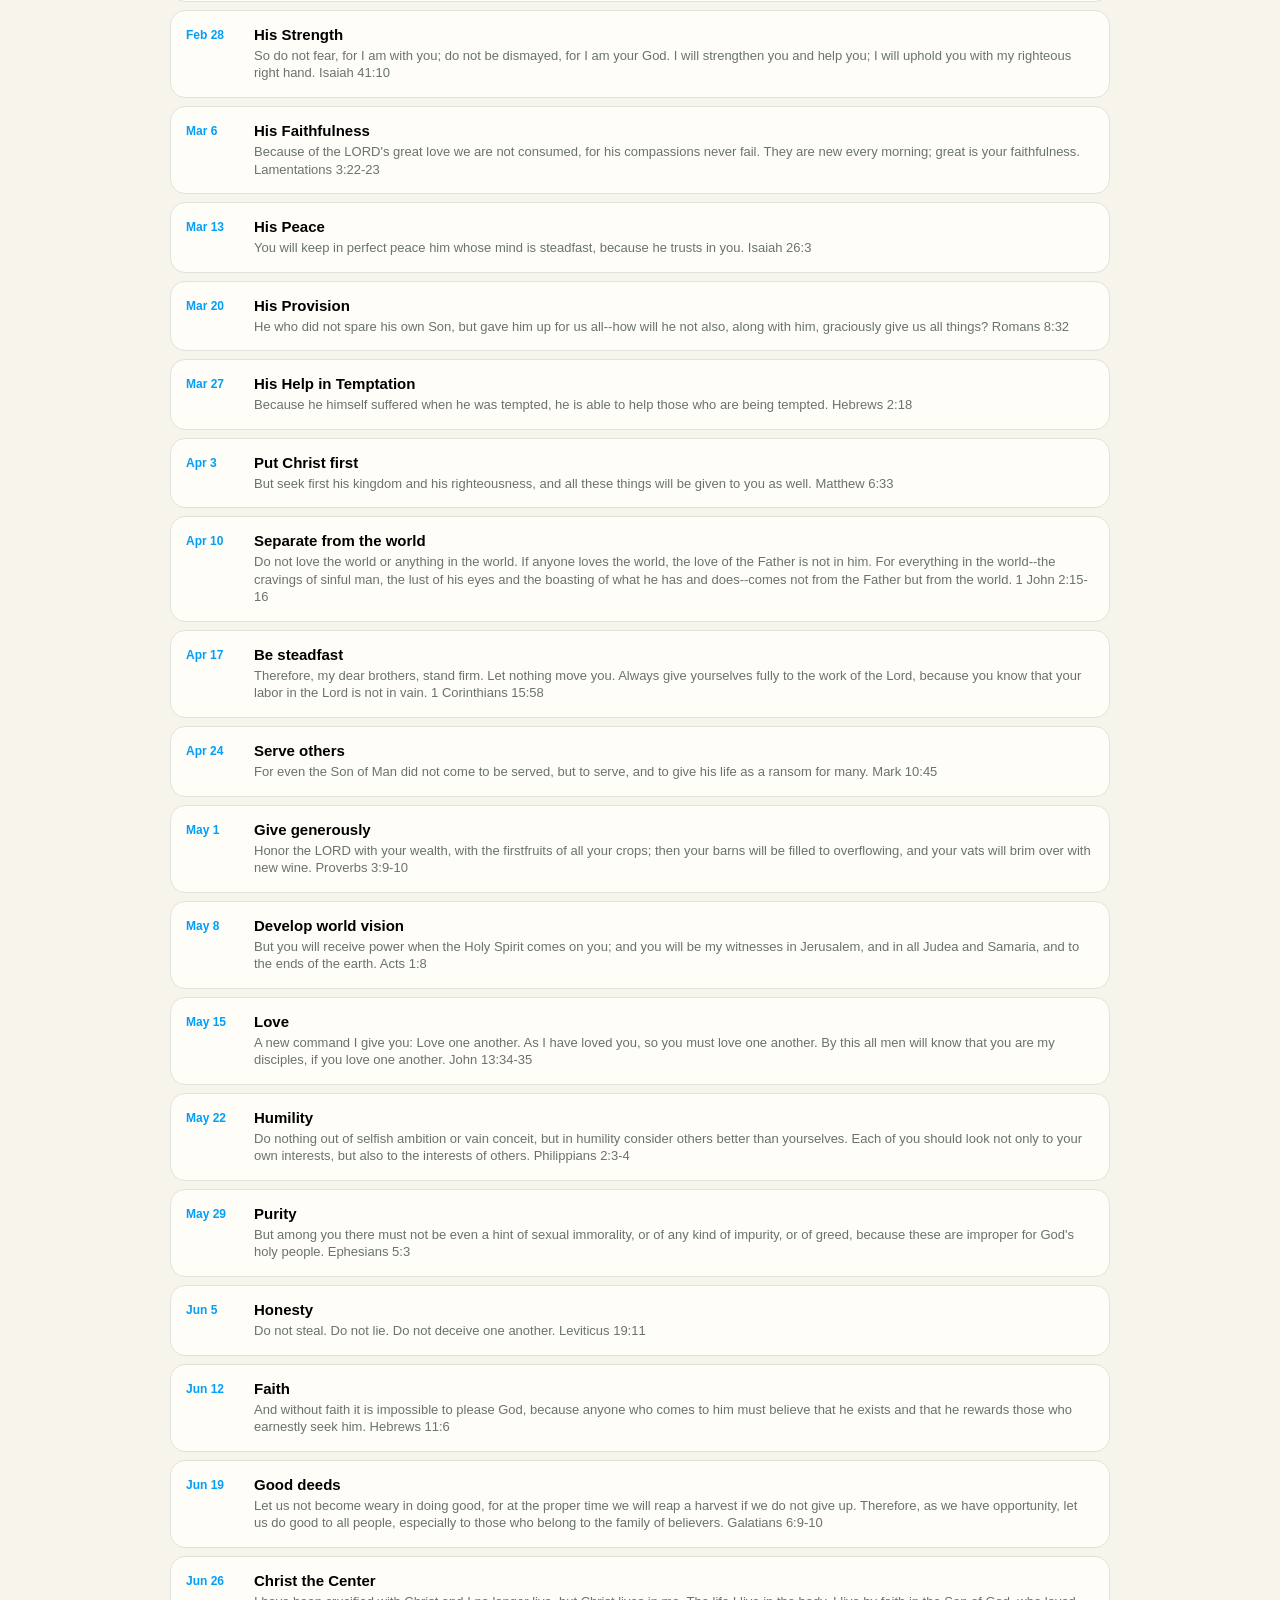
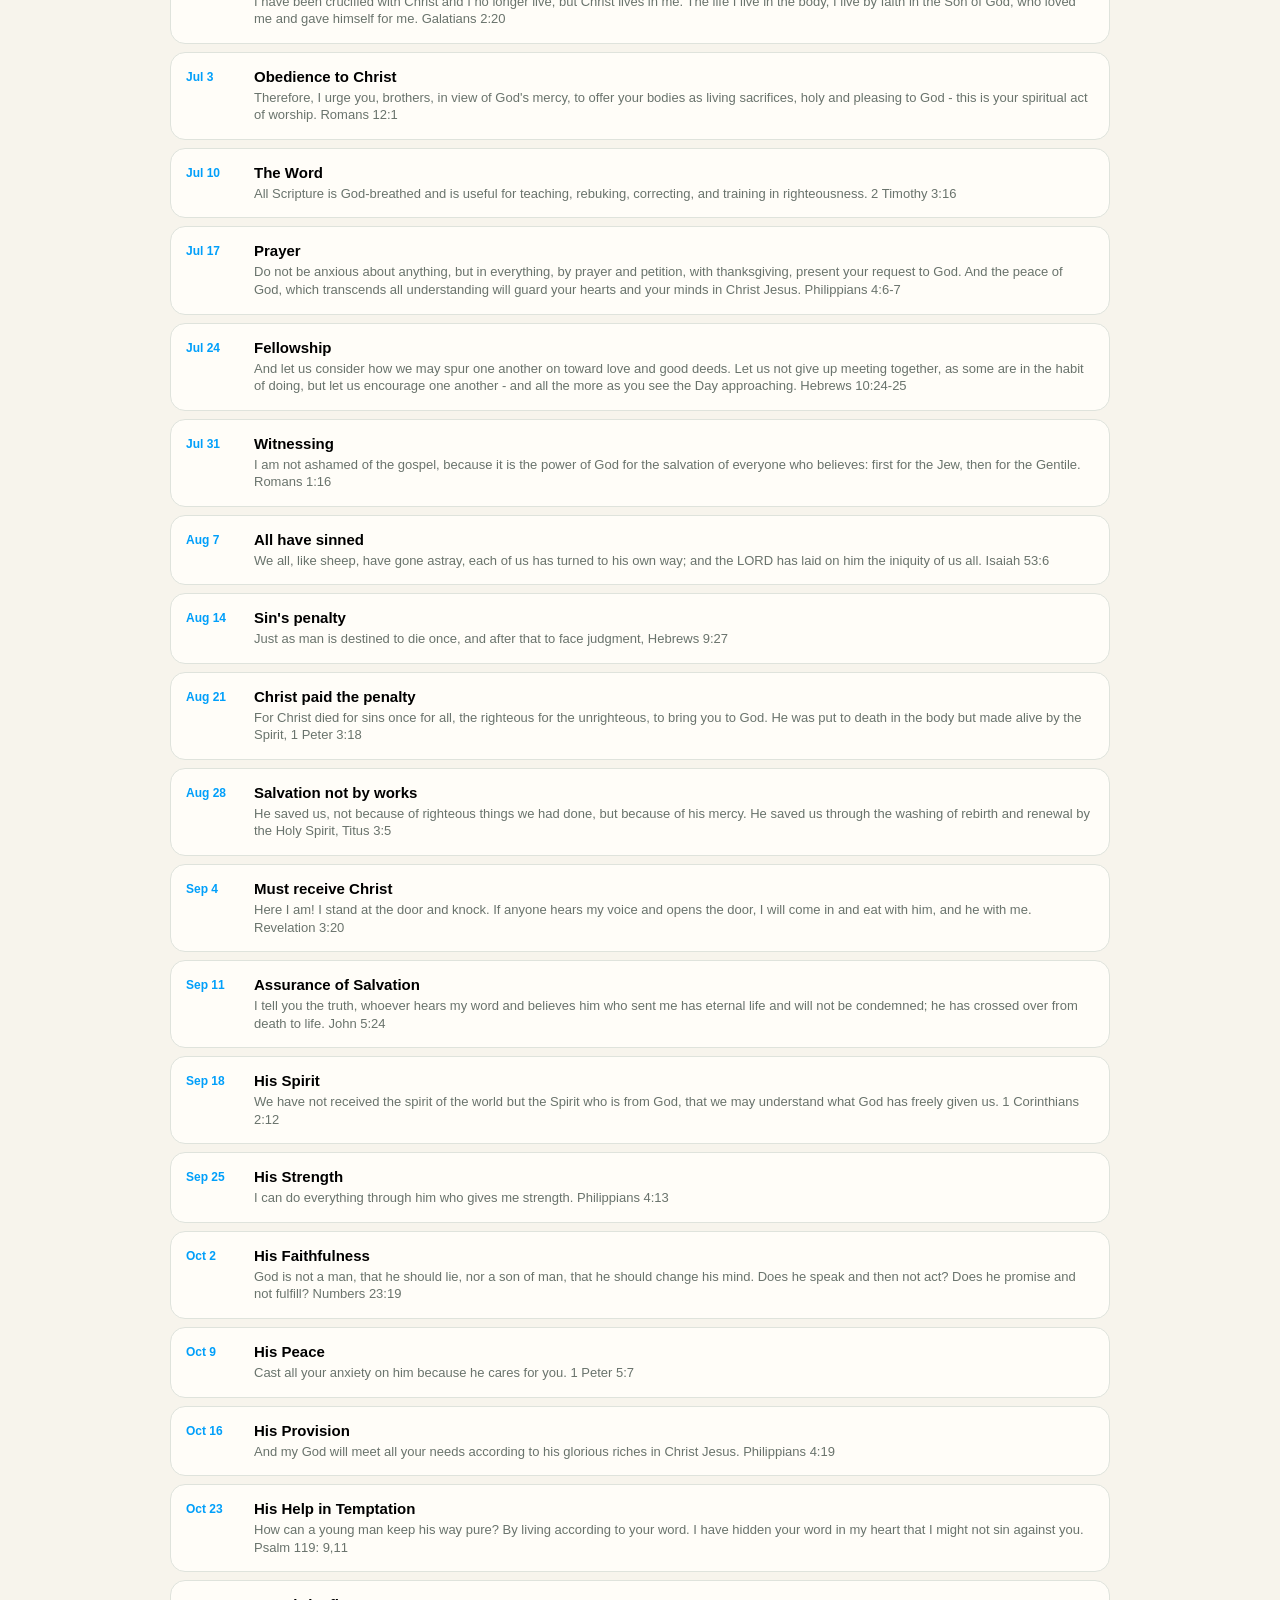
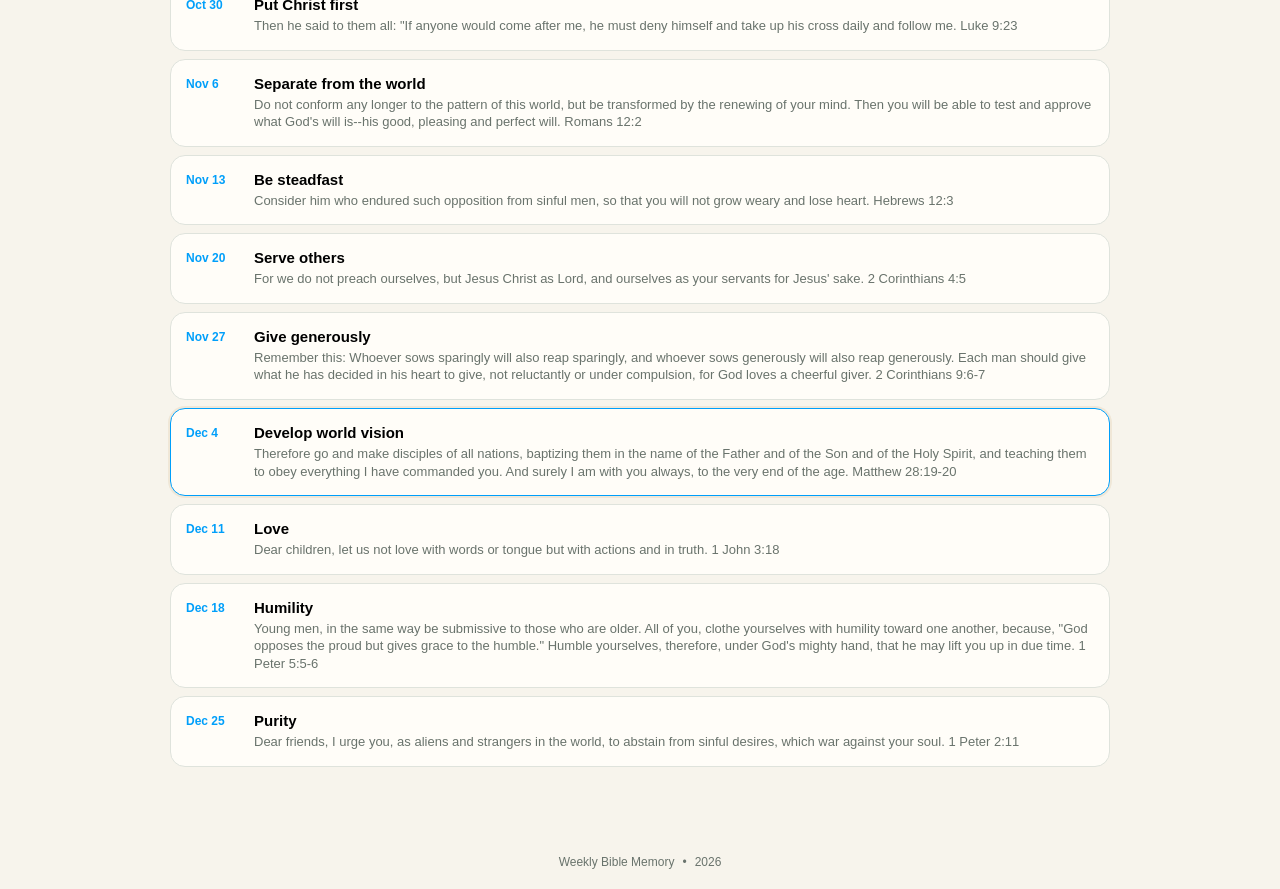
==== commit e0eba331: "Add shareApp function for sharing app link" ====
--- a/index.html
+++ b/index.html
@@ -156,6 +156,21 @@
   }
 }
 
+async function shareApp() {
+  const url = "https://livingfieldschurch.github.io/bibleverse/";
+
+  if (navigator.share) {
+    await navigator.share({
+      title: "Living Fields Bible Memory",
+      text: "Check out Living Fields Bible Memory",
+      url
+    });
+  } else {
+    await navigator.clipboard.writeText(url);
+    alert("App link copied!");
+  }
+}
+
 function showQuestions(v) {
   const questions = v.questions || [];
 
@@ -168,7 +183,9 @@
 $("prevBtn").onclick = () => display(currentIndex - 1);
 $("nextBtn").onclick = () => display(currentIndex + 1);
 
-  $("reminderBtn").onclick = async () => {
+$("shareAppBtn").onclick = () => shareApp();
+
+$("reminderBtn").onclick = async () => {
   try {
     if (!("serviceWorker" in navigator) || !("PushManager" in window)) {
       alert("Push notifications are not supported in this browser.");
--- a/styles.css
+++ b/styles.css
@@ -4,9 +4,36 @@
   --muted:#69736c; --line:#dfe3dc; --gold:#009FFA;
 }
 *{box-sizing:border-box}
-body{margin:0;background:var(--cream);color:var(--ink);font-family:ui-sans-serif,-apple-system,BlinkMacSystemFont,"Segoe UI",sans-serif}
-.topbar{height:72px;background:var(--green);color:white;display:flex;align-items:center;justify-content:space-between;padding:0 max(20px,calc((100vw - 980px)/2))}
-.brand{display:flex;align-items:center;height:64px;gap:14px}.logo{height:58px;width:auto;display:block}
+body{
+  margin:0;
+  background:var(--cream);
+  color:var(--ink);
+  font-family:ui-sans-serif,-apple-system,BlinkMacSystemFont,"Segoe UI",sans-serif
+}
+
+.topbar{
+  height:72px;
+  background:var(--green);
+  color:white;
+  display:flex;
+  align-items:center;
+  justify-content:space-between;
+  padding:0 max(20px,calc((100vw - 980px)/2))
+}
+
+.brand{
+  display:flex;
+  align-items:center;
+  height:64px;
+  gap:14px
+}
+
+.logo{
+  height:58px;
+  width:auto;
+  display:block
+}
+
 .church-name{
   display:flex;
   flex-direction:column;
@@ -27,9 +54,19 @@
   font-size:10px;
   font-weight:500;
   letter-spacing:1.5px;
+  margin-top:4px;
   text-transform:uppercase;
-  margin-top:4px;
 }
+
+.share-icon{
+  background:none;
+  border:0;
+  color:white;
+  font-size:24px;
+  cursor:pointer;
+  padding:8px;
+}
+
 .install{border:1px solid rgba(255,255,255,.5);background:transparent;color:white;border-radius:999px;padding:8px 14px}
 .hidden{display:none}
 main{max-width:980px;margin:auto;padding:32px 20px 60px}
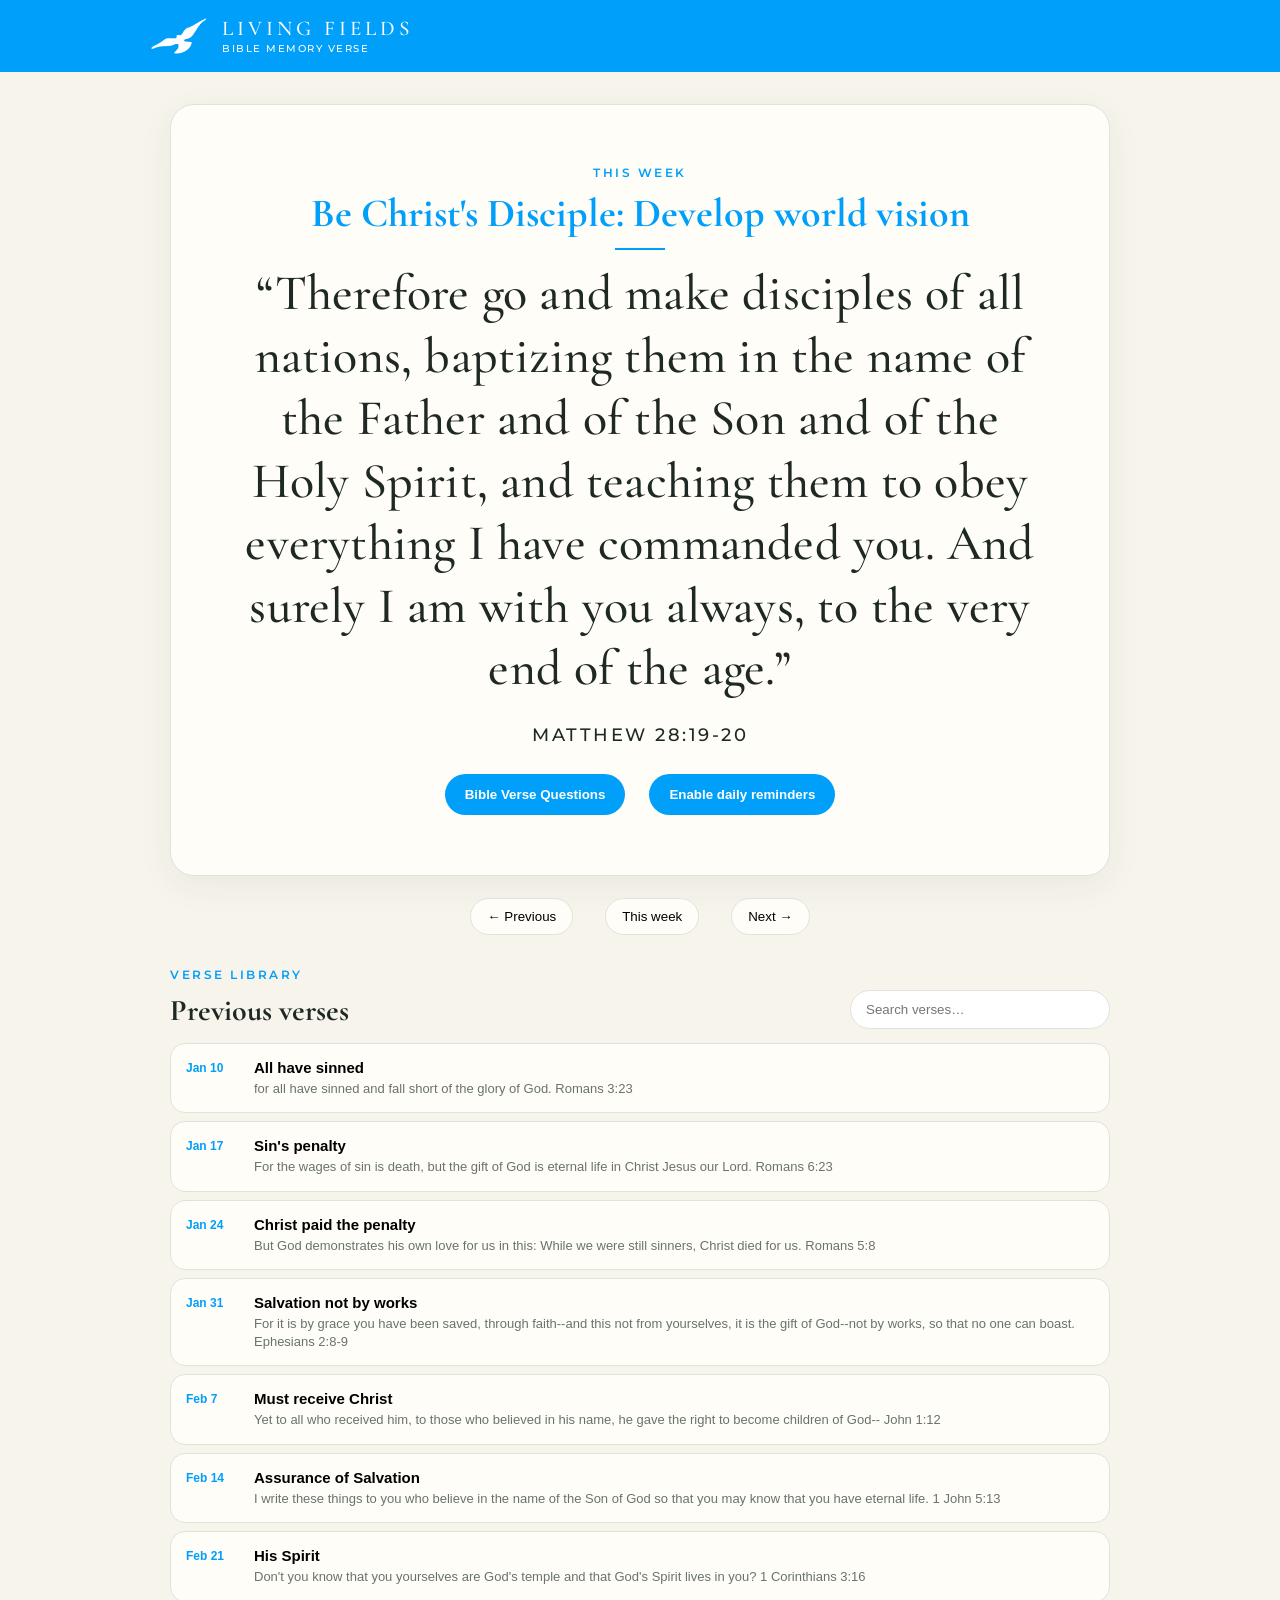
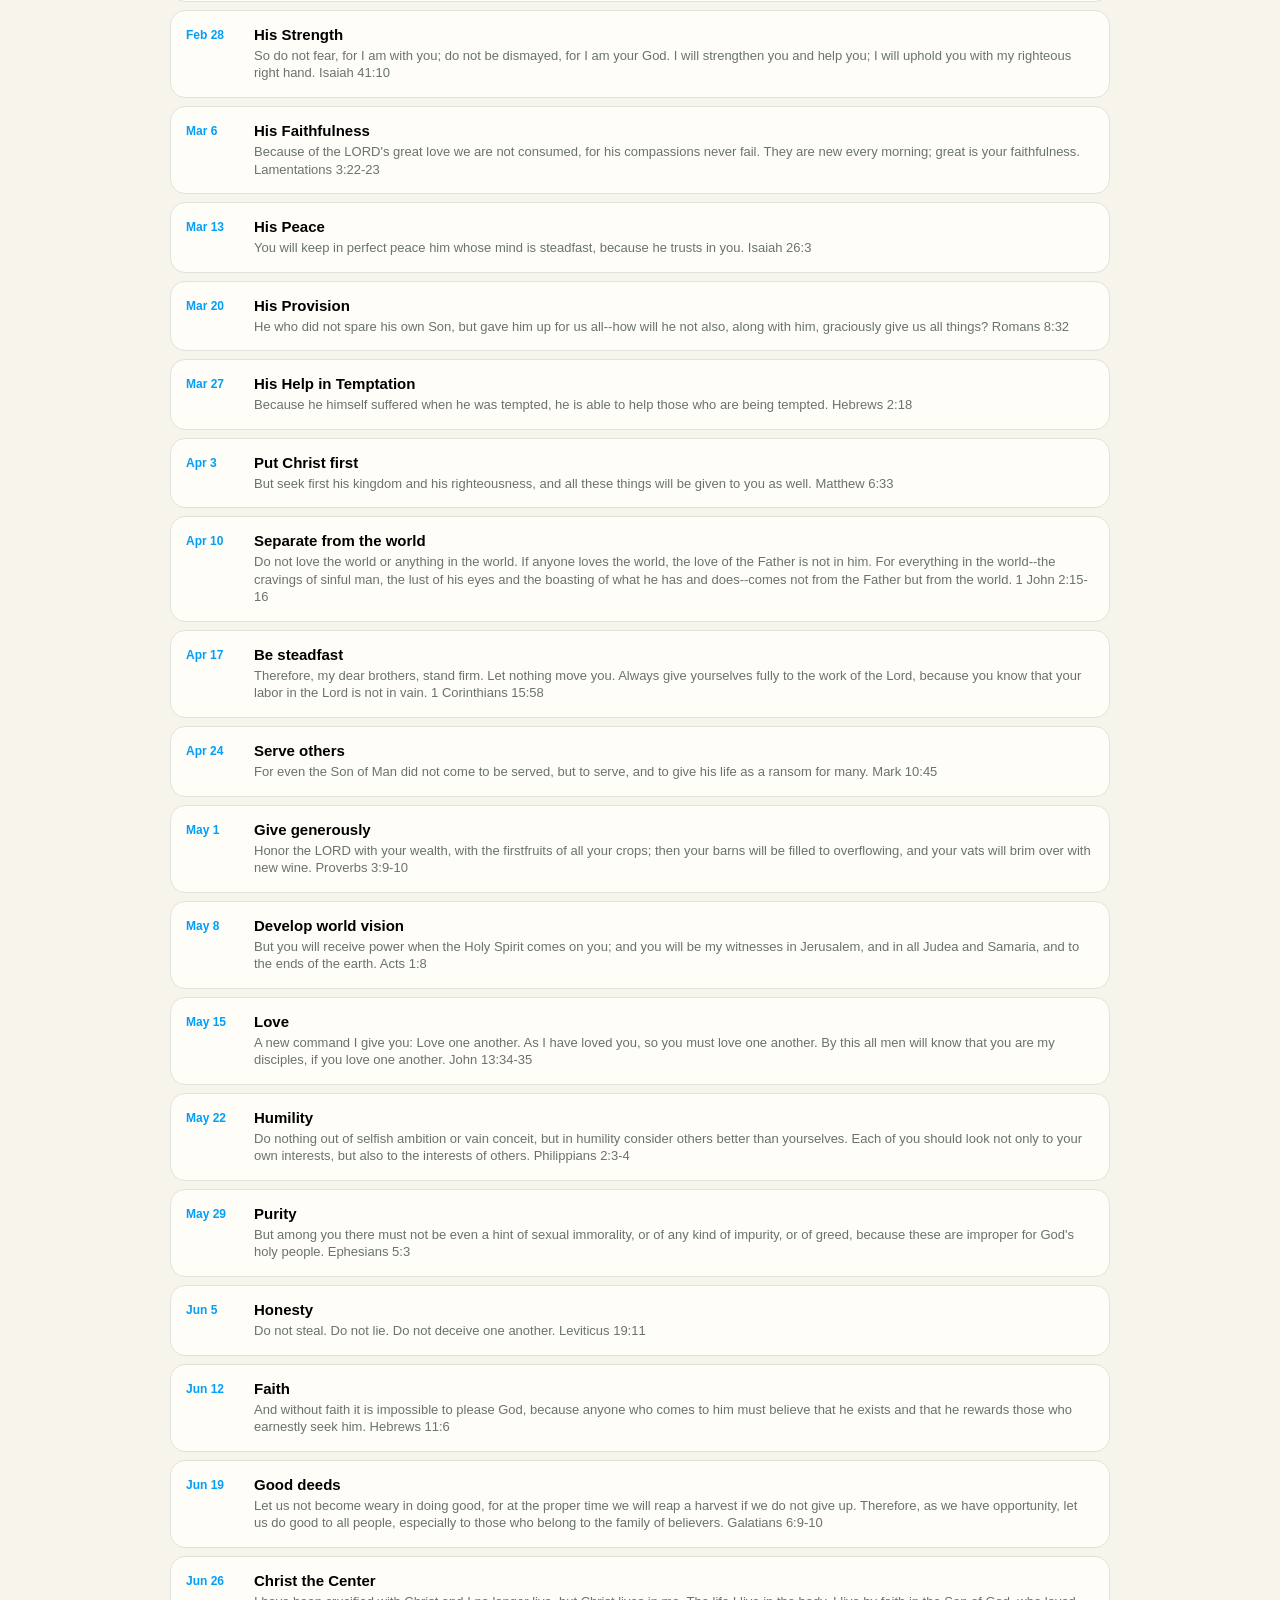
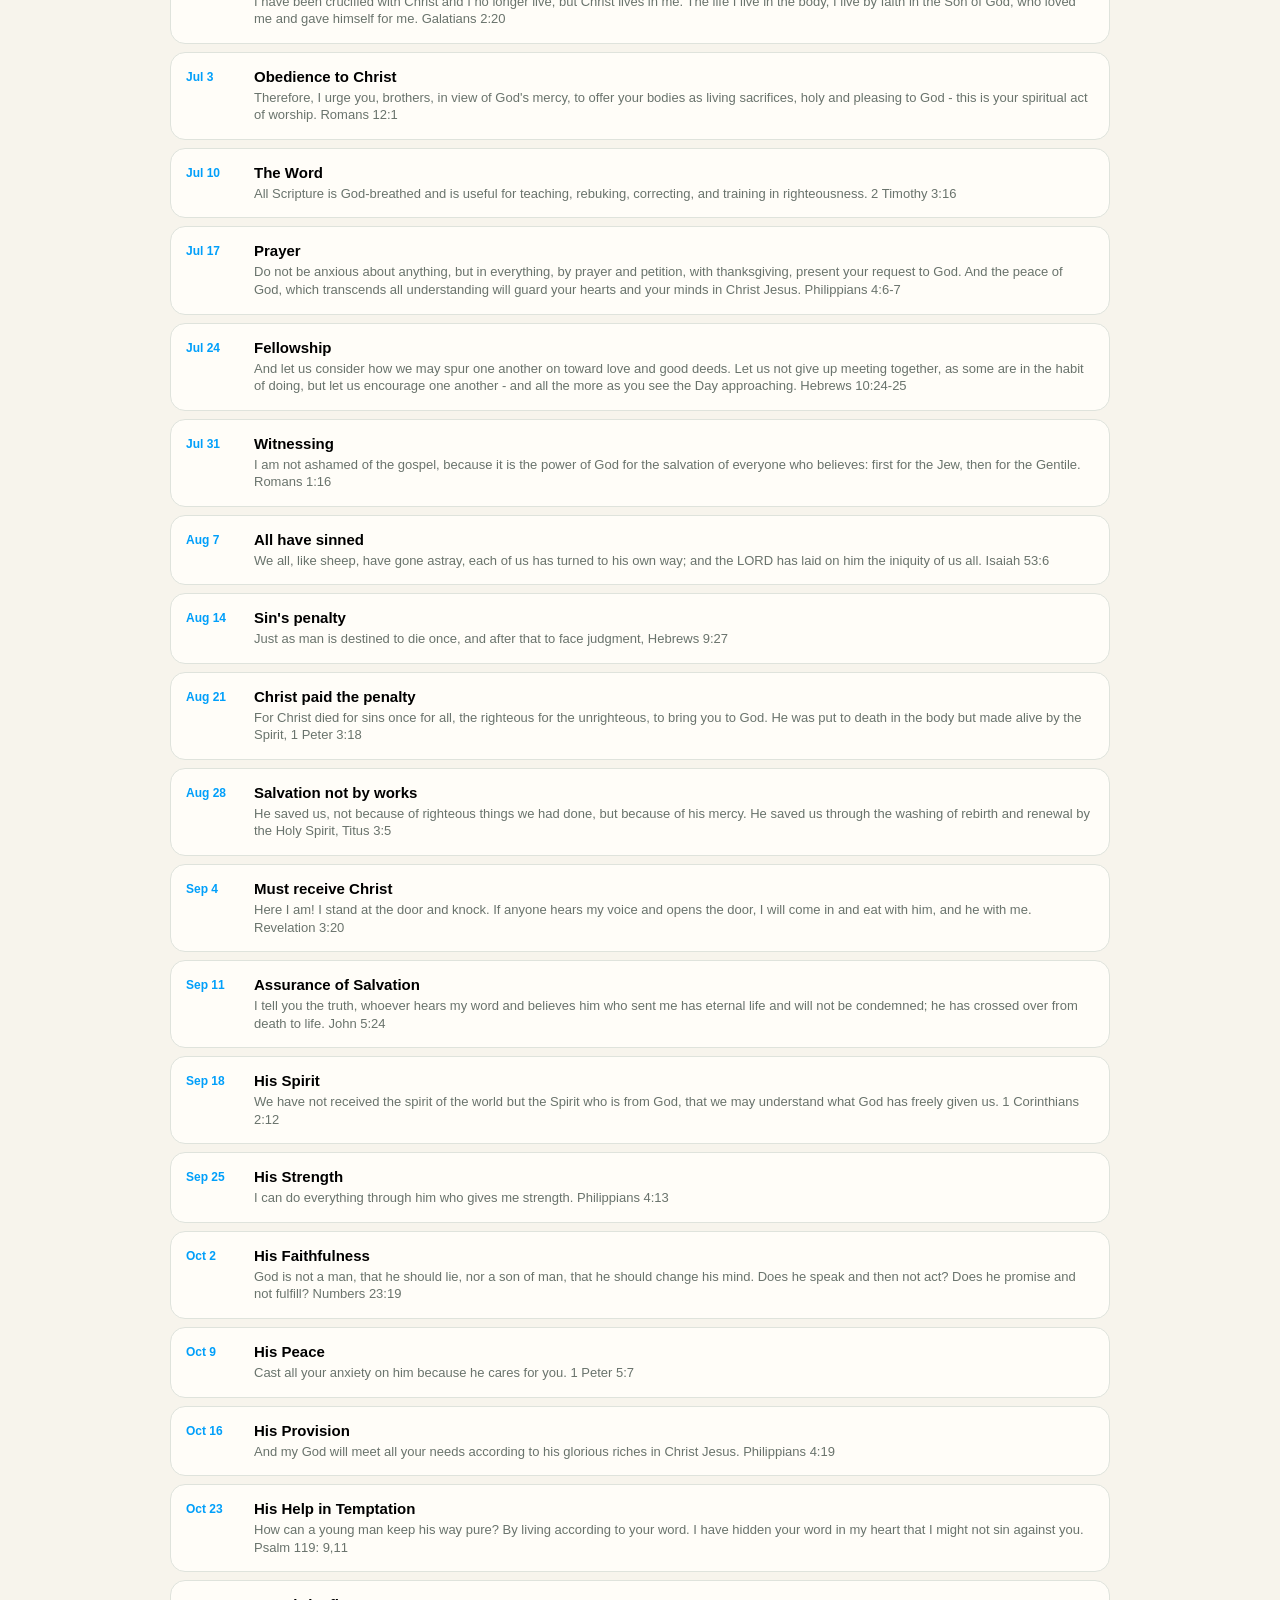
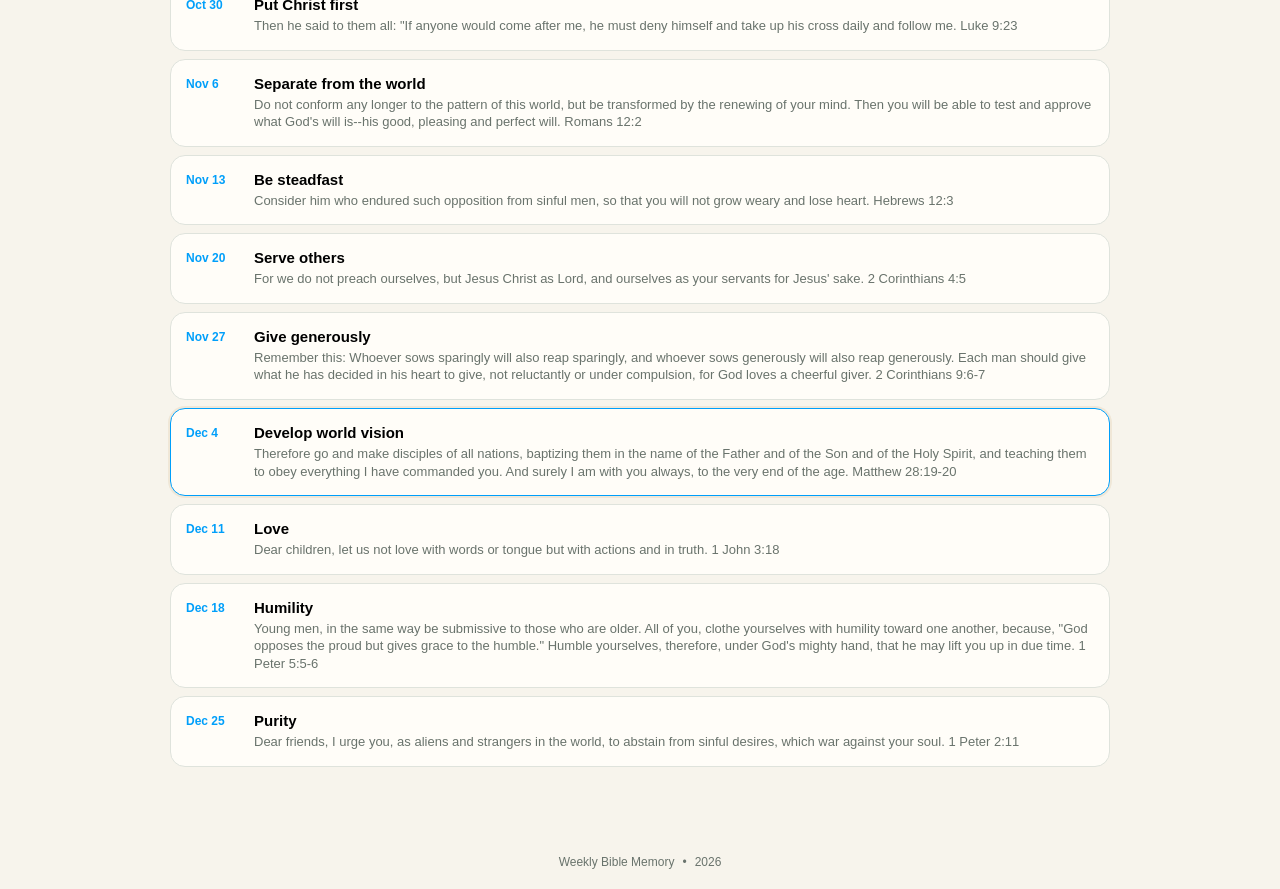
==== commit f0233b34: "Update share button to use SVG icon Replaced share button text with SVG icon for better visual repre" ====
--- a/index.html
+++ b/index.html
@@ -20,9 +20,15 @@
     </div>
   </div>
 
-  <button id="shareAppBtn" class="share-icon" aria-label="Share app">
-    ↗
-  </button>
+<button id="shareAppBtn" class="share-icon" aria-label="Share app">
+  <svg viewBox="0 0 24 24" aria-hidden="true">
+    <circle cx="18" cy="5" r="2"></circle>
+    <circle cx="6" cy="12" r="2"></circle>
+    <circle cx="18" cy="19" r="2"></circle>
+    <line x1="8" y1="12" x2="16" y2="6"></line>
+    <line x1="8" y1="12" x2="16" y2="18"></line>
+  </svg>
+</button>
 
   <button id="installBtn" class="install hidden">Install</button>
 </header>
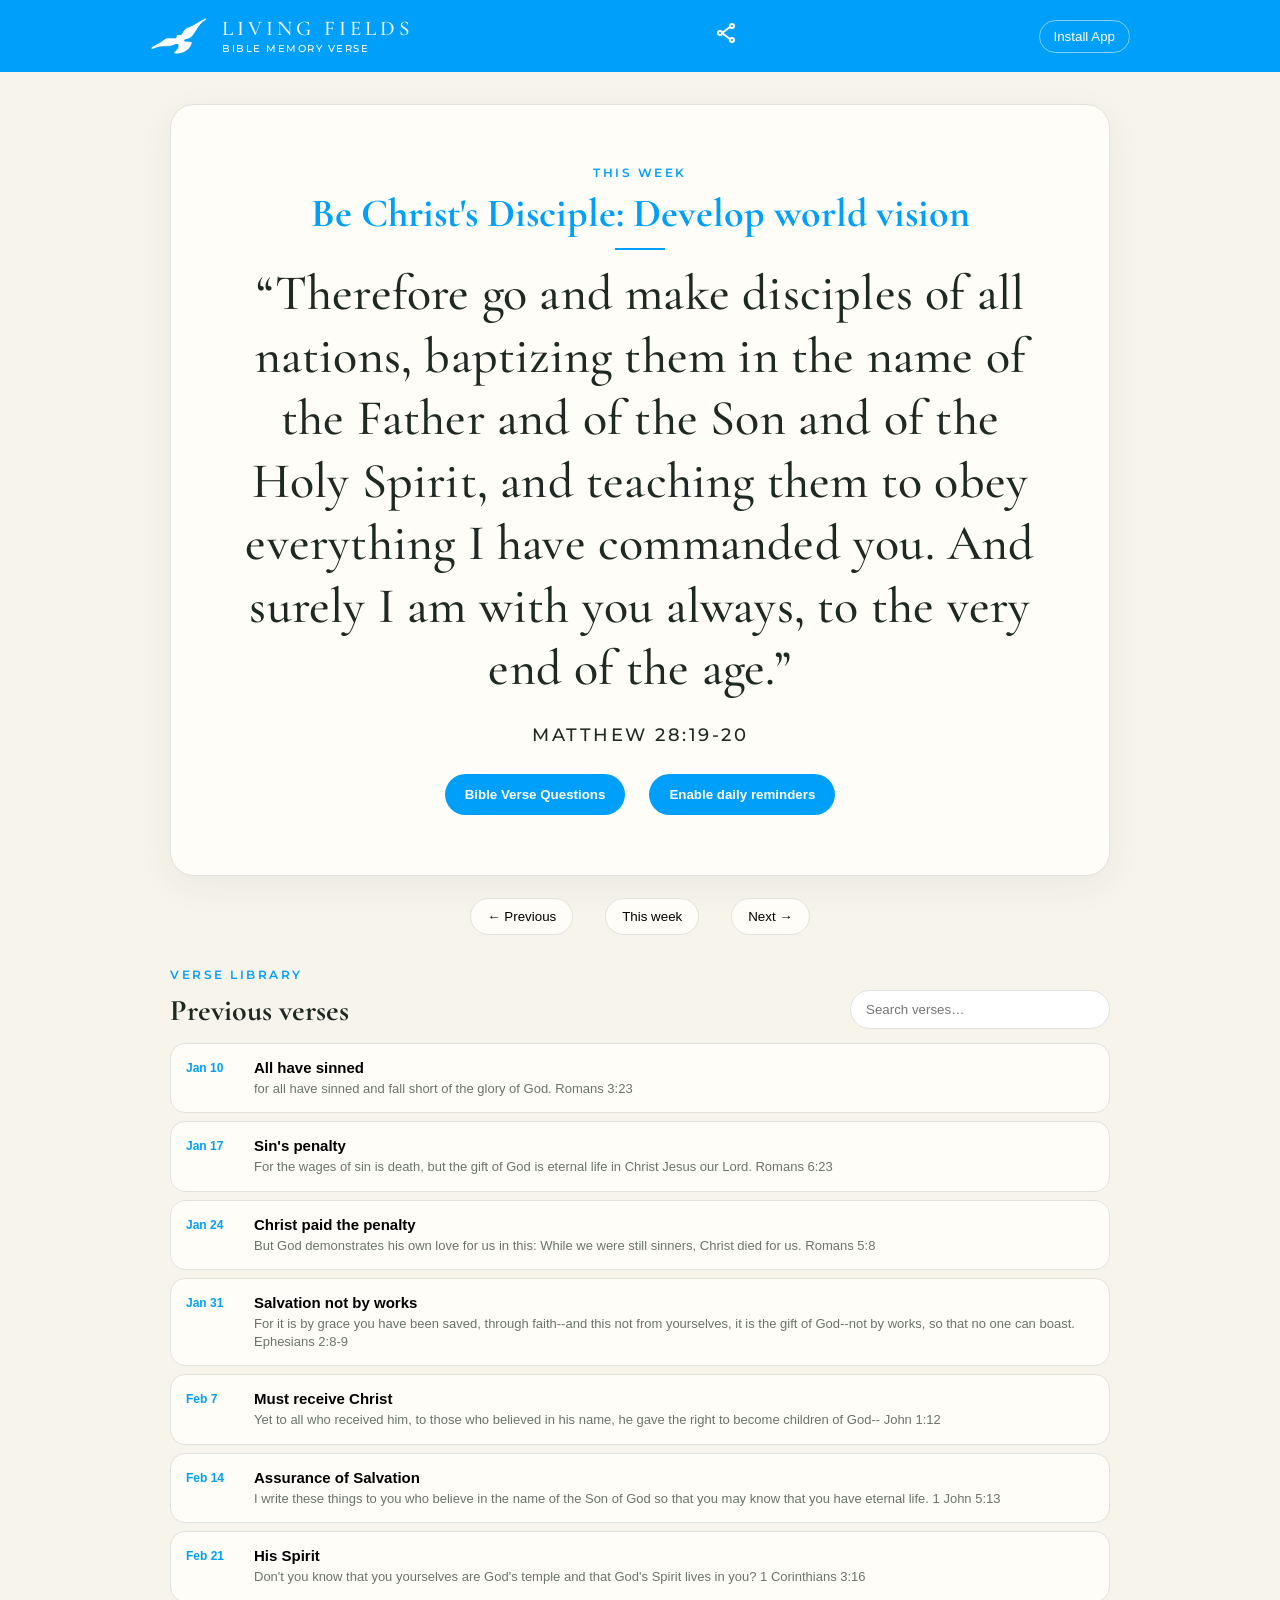
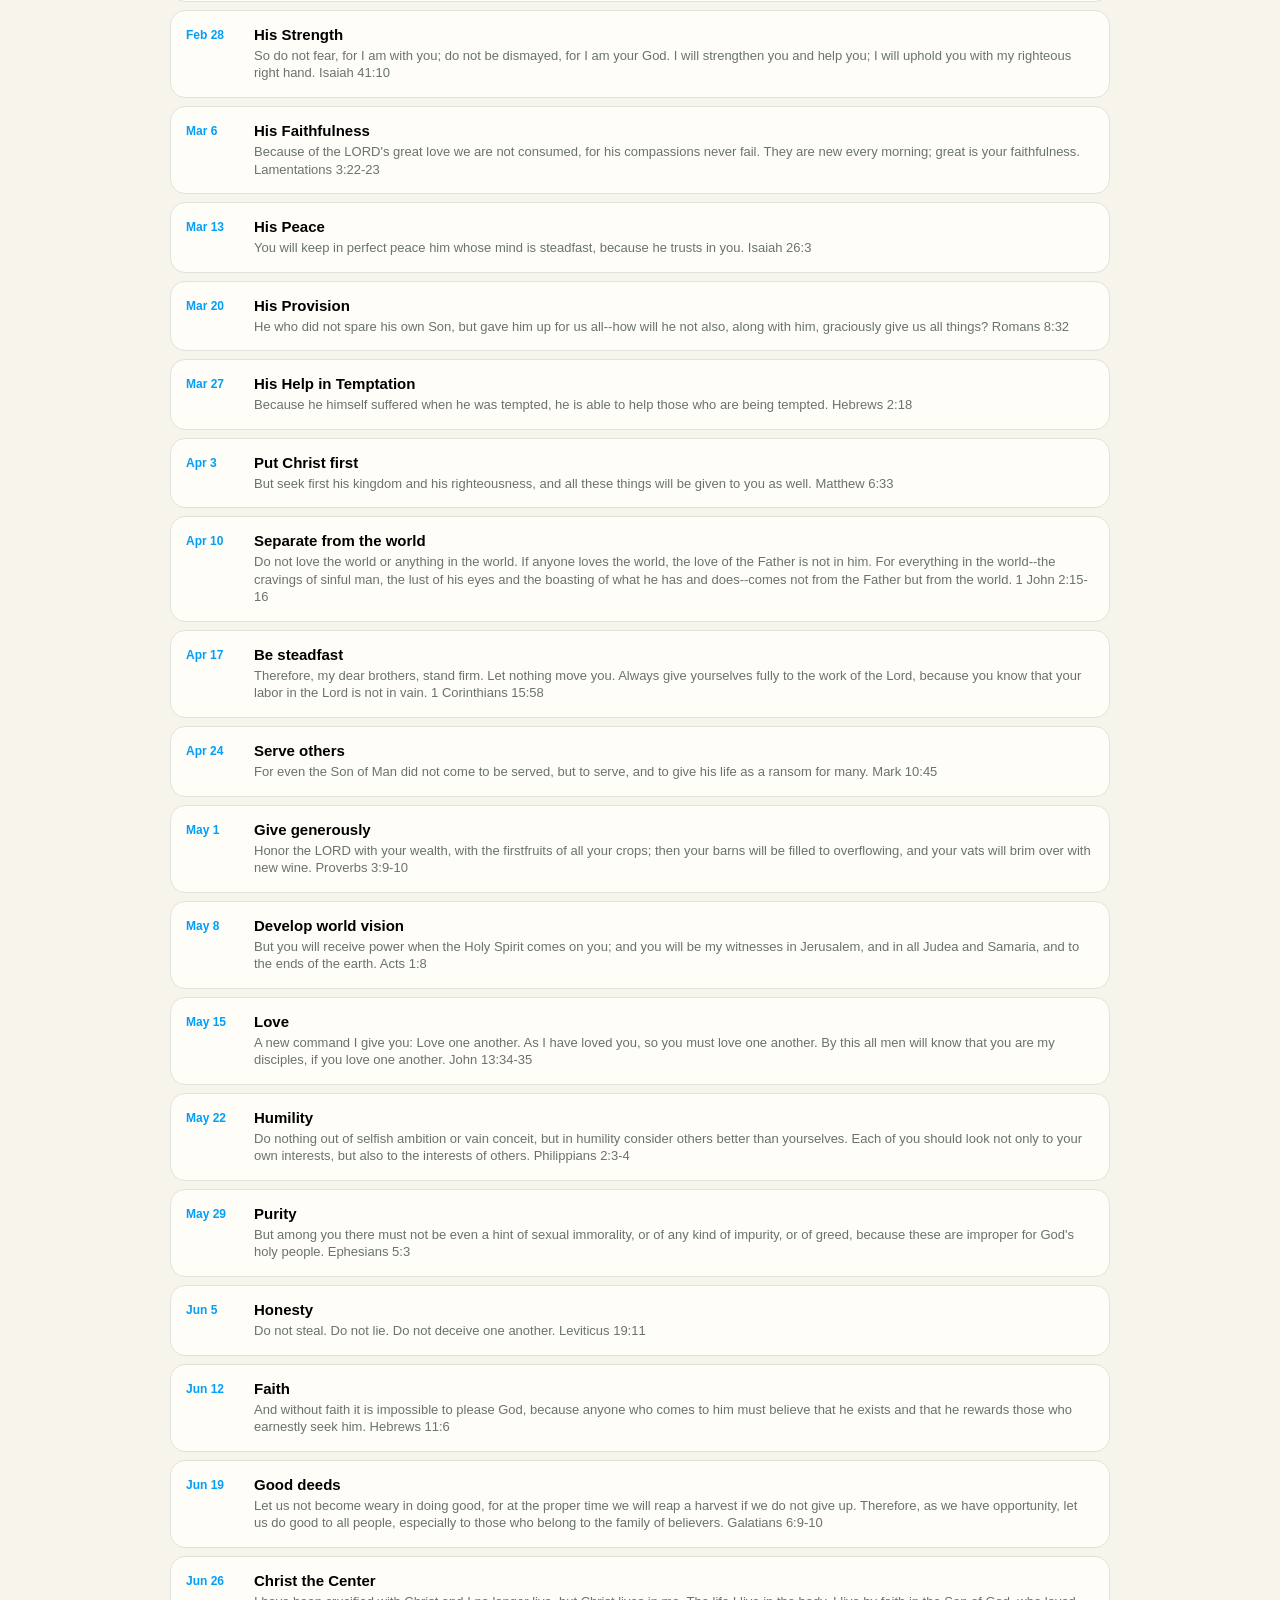
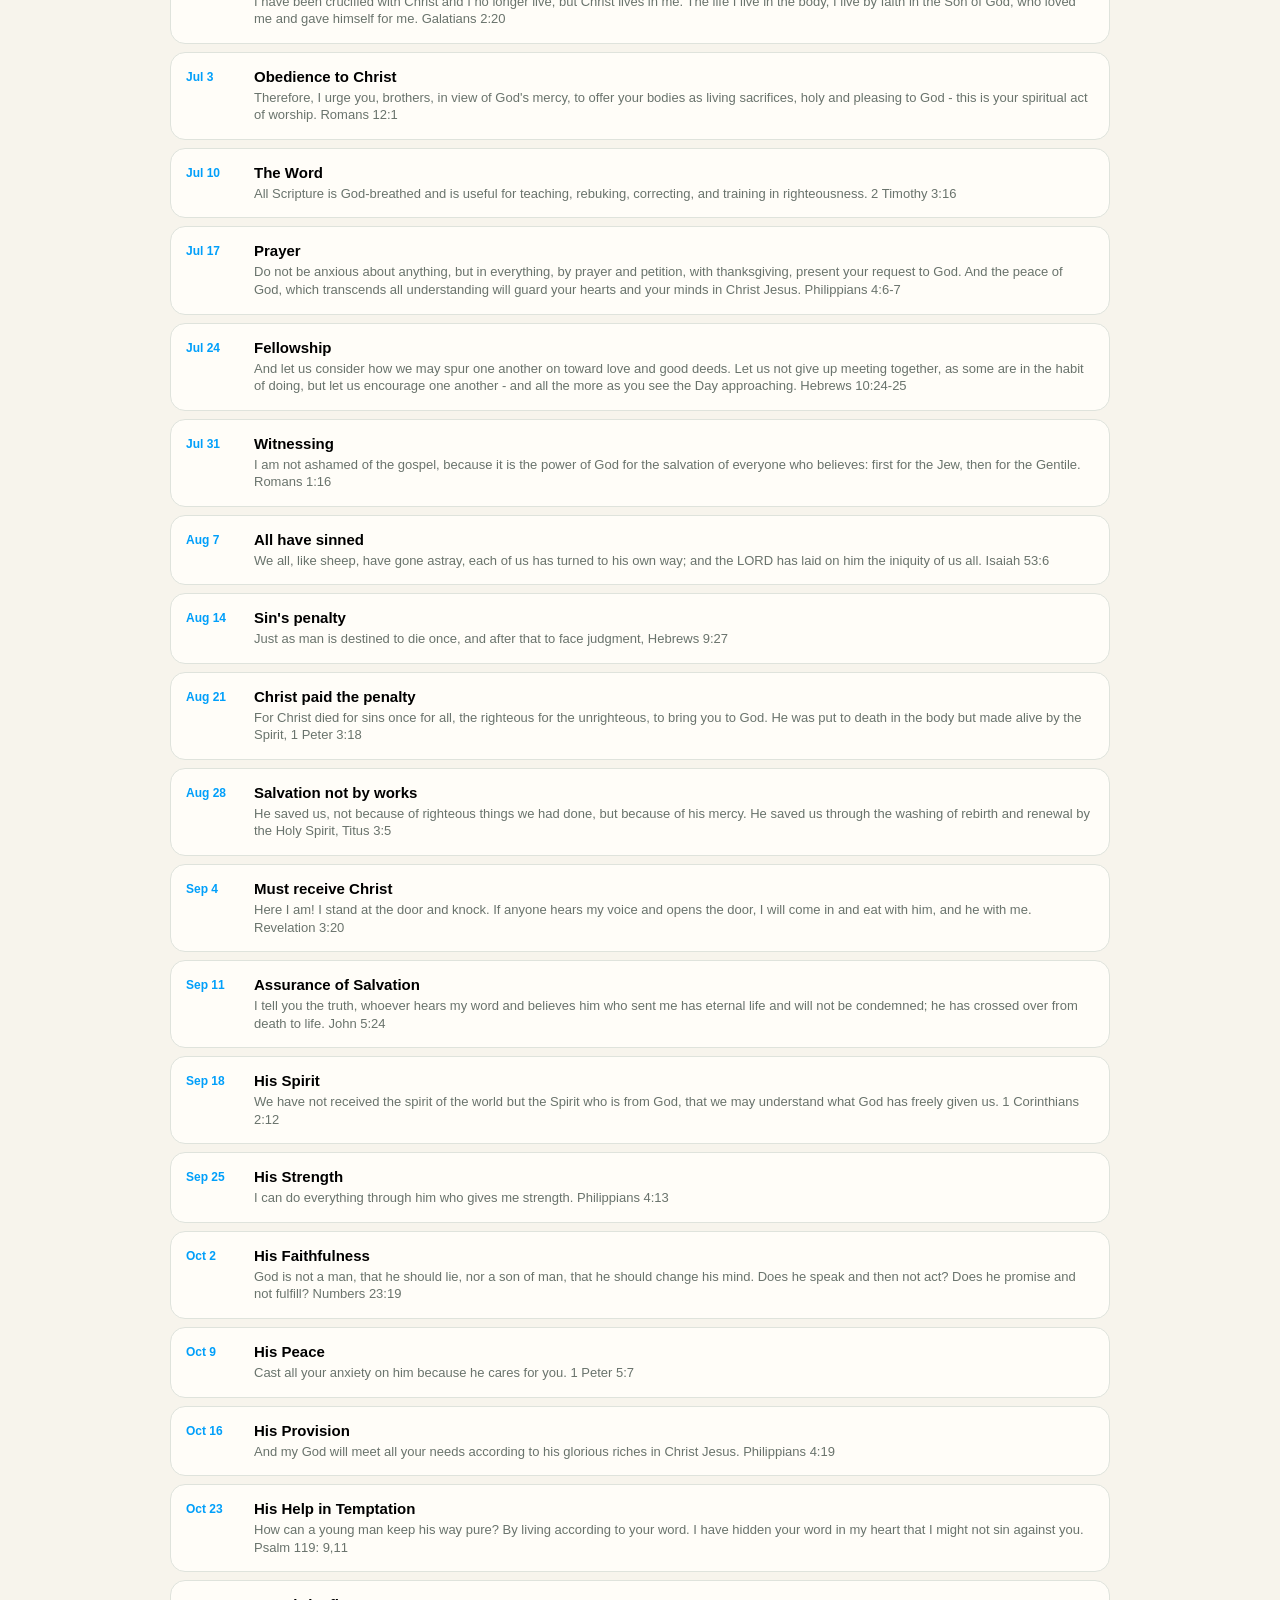
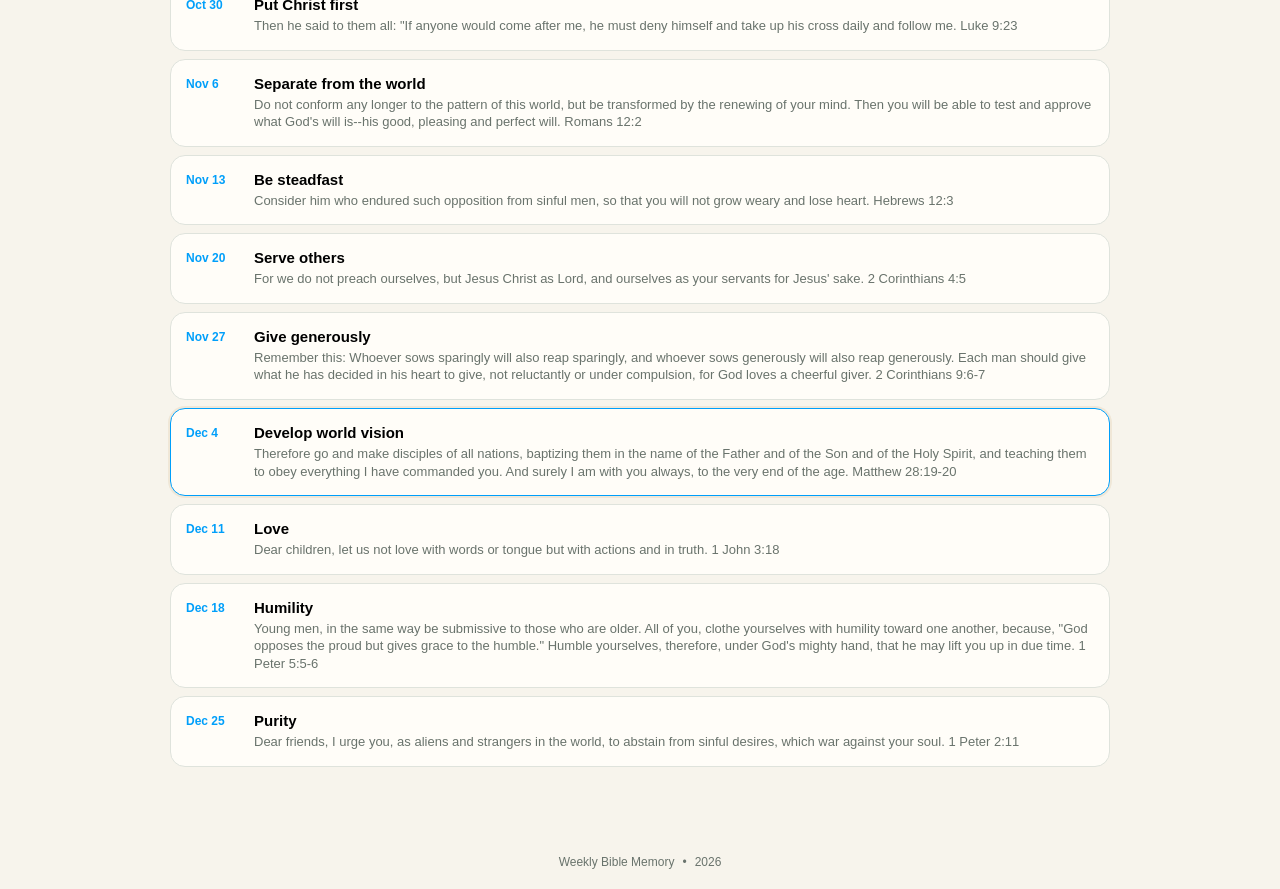
==== commit 7c695b0c: "Modify install button and add installation prompts Updated install button text and added installatio" ====
--- a/index.html
+++ b/index.html
@@ -30,7 +30,7 @@
   </svg>
 </button>
 
-  <button id="installBtn" class="install hidden">Install</button>
+  <button id="installBtn" class="install">Install App</button>
 </header>
 
 <main>
@@ -250,6 +250,63 @@
 alert("Reminder error: " + error.message);
   }
 };
+let deferredInstallPrompt = null;
+
+const installBtn = $("installBtn");
+
+// Detect whether the app is already installed
+const isInstalled =
+  window.matchMedia("(display-mode: standalone)").matches ||
+  window.navigator.standalone === true;
+
+if (isInstalled) {
+  installBtn.style.display = "none";
+}
+
+// Android and other supported browsers
+window.addEventListener("beforeinstallprompt", (event) => {
+  event.preventDefault();
+  deferredInstallPrompt = event;
+});
+
+installBtn.onclick = async () => {
+  // iPhone / iPad instructions
+  const isIOS = /iPad|iPhone|iPod/.test(navigator.userAgent);
+
+  if (isIOS) {
+    alert(
+      "To install this app on your iPhone:\n\n" +
+      "1. Tap the Share button at the bottom of Safari.\n" +
+      "2. Scroll down and tap 'Add to Home Screen'.\n" +
+      "3. Tap 'Add'."
+    );
+    return;
+  }
+
+  // Supported browsers with an install prompt
+  if (deferredInstallPrompt) {
+    deferredInstallPrompt.prompt();
+
+    const choice = await deferredInstallPrompt.userChoice;
+
+    if (choice.outcome === "accepted") {
+      installBtn.style.display = "none";
+    }
+
+    deferredInstallPrompt = null;
+    return;
+  }
+
+  // Fallback instructions
+  alert(
+    "To install this app, open your browser menu and choose 'Install app' or 'Add to Home Screen'."
+  );
+};
+
+// Hide button when installation happens
+window.addEventListener("appinstalled", () => {
+  installBtn.style.display = "none";
+});
 
 function urlBase64ToUint8Array(base64String) {
   const padding = "=".repeat(
--- a/styles.css
+++ b/styles.css
@@ -65,6 +65,15 @@
   font-size:24px;
   cursor:pointer;
   padding:8px;
+}
+.share-icon svg{
+  width:24px;
+  height:24px;
+  fill:none;
+  stroke:white;
+  stroke-width:2;
+  stroke-linecap:round;
+  stroke-linejoin:round;
 }
 
 .install{border:1px solid rgba(255,255,255,.5);background:transparent;color:white;border-radius:999px;padding:8px 14px}
